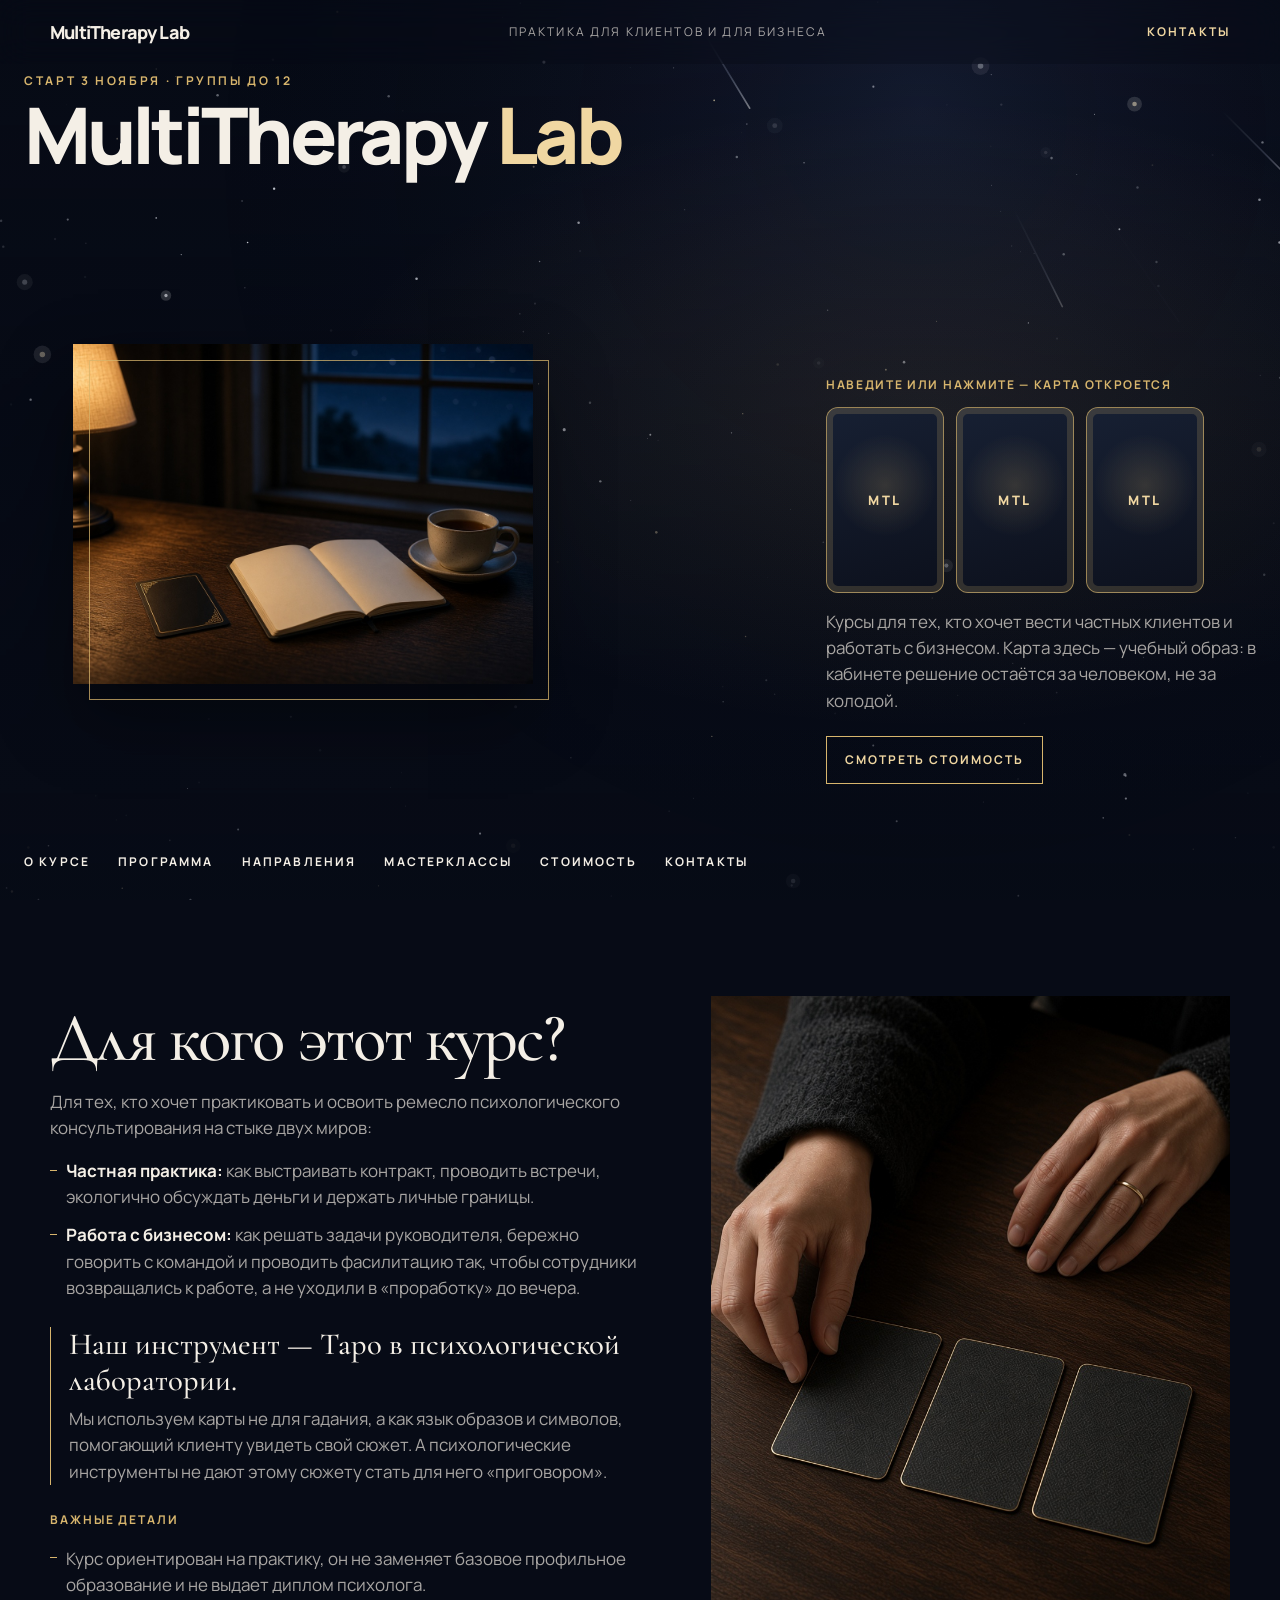
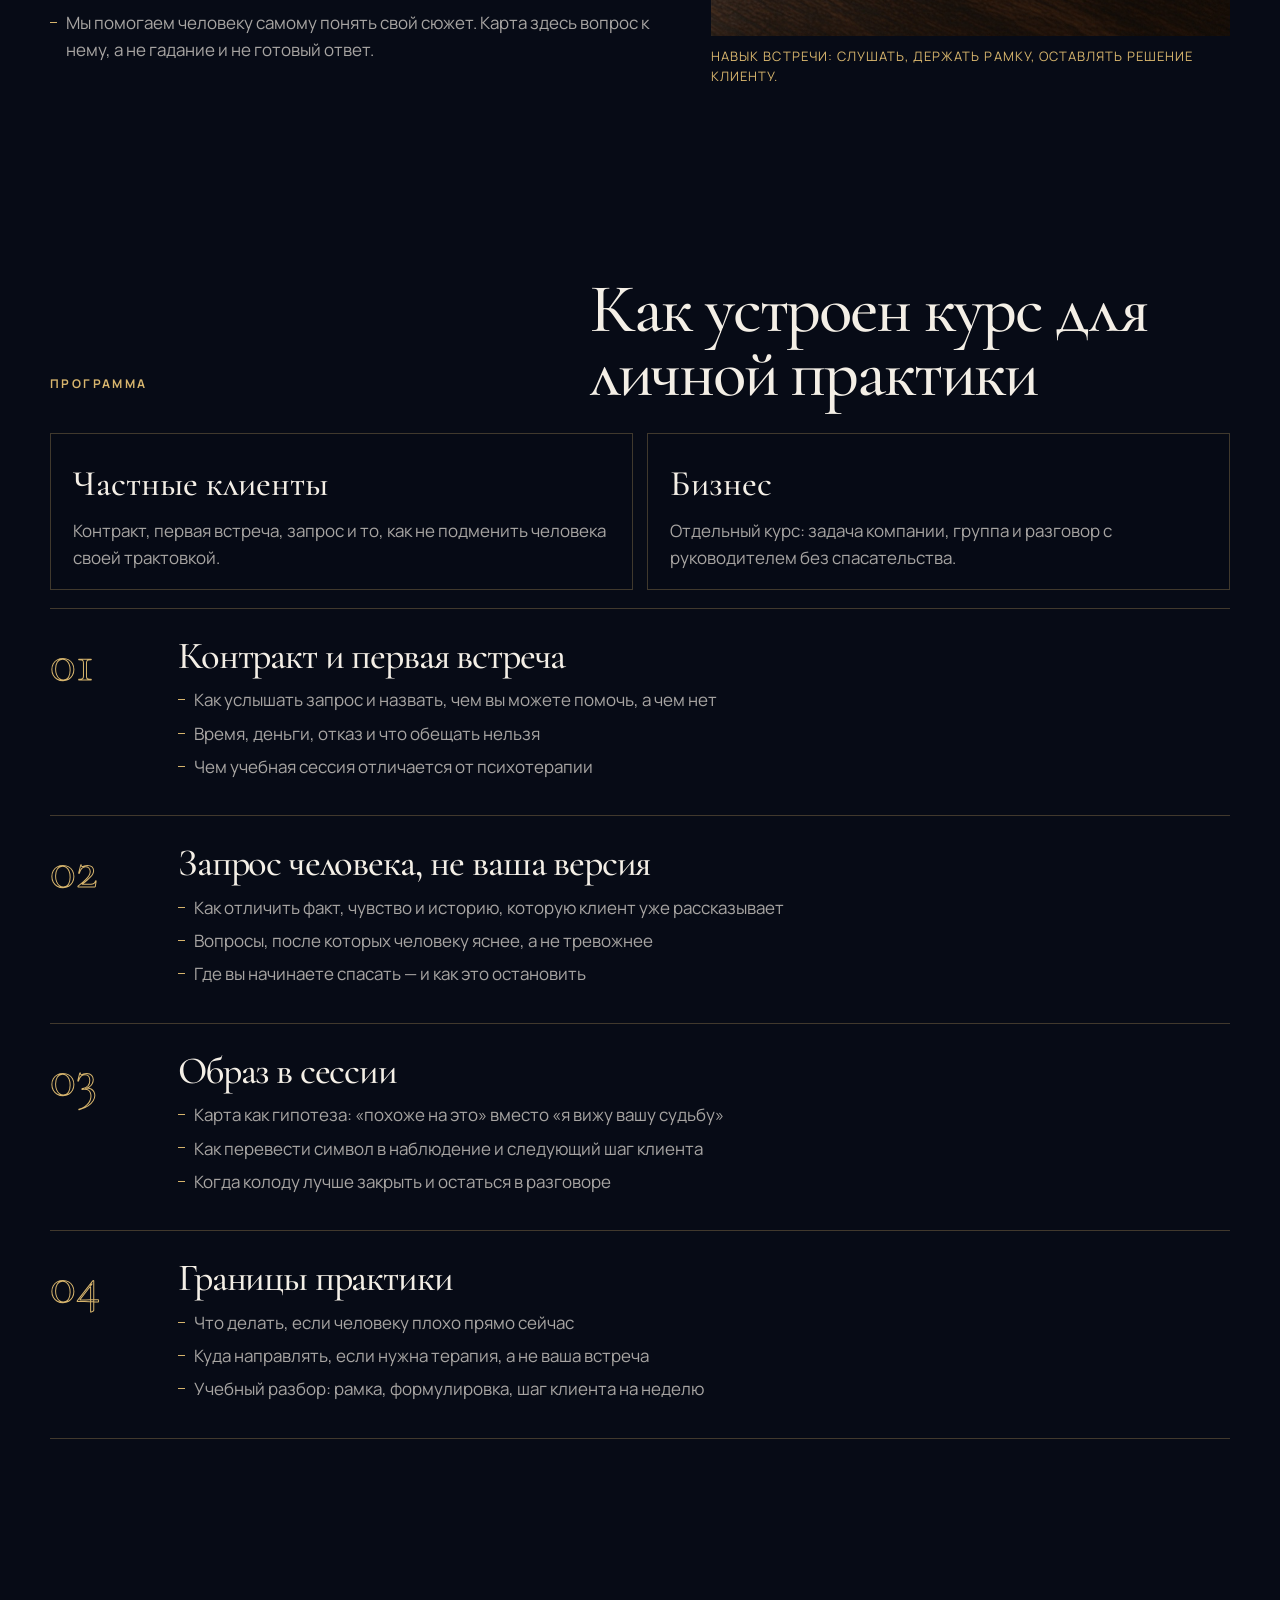
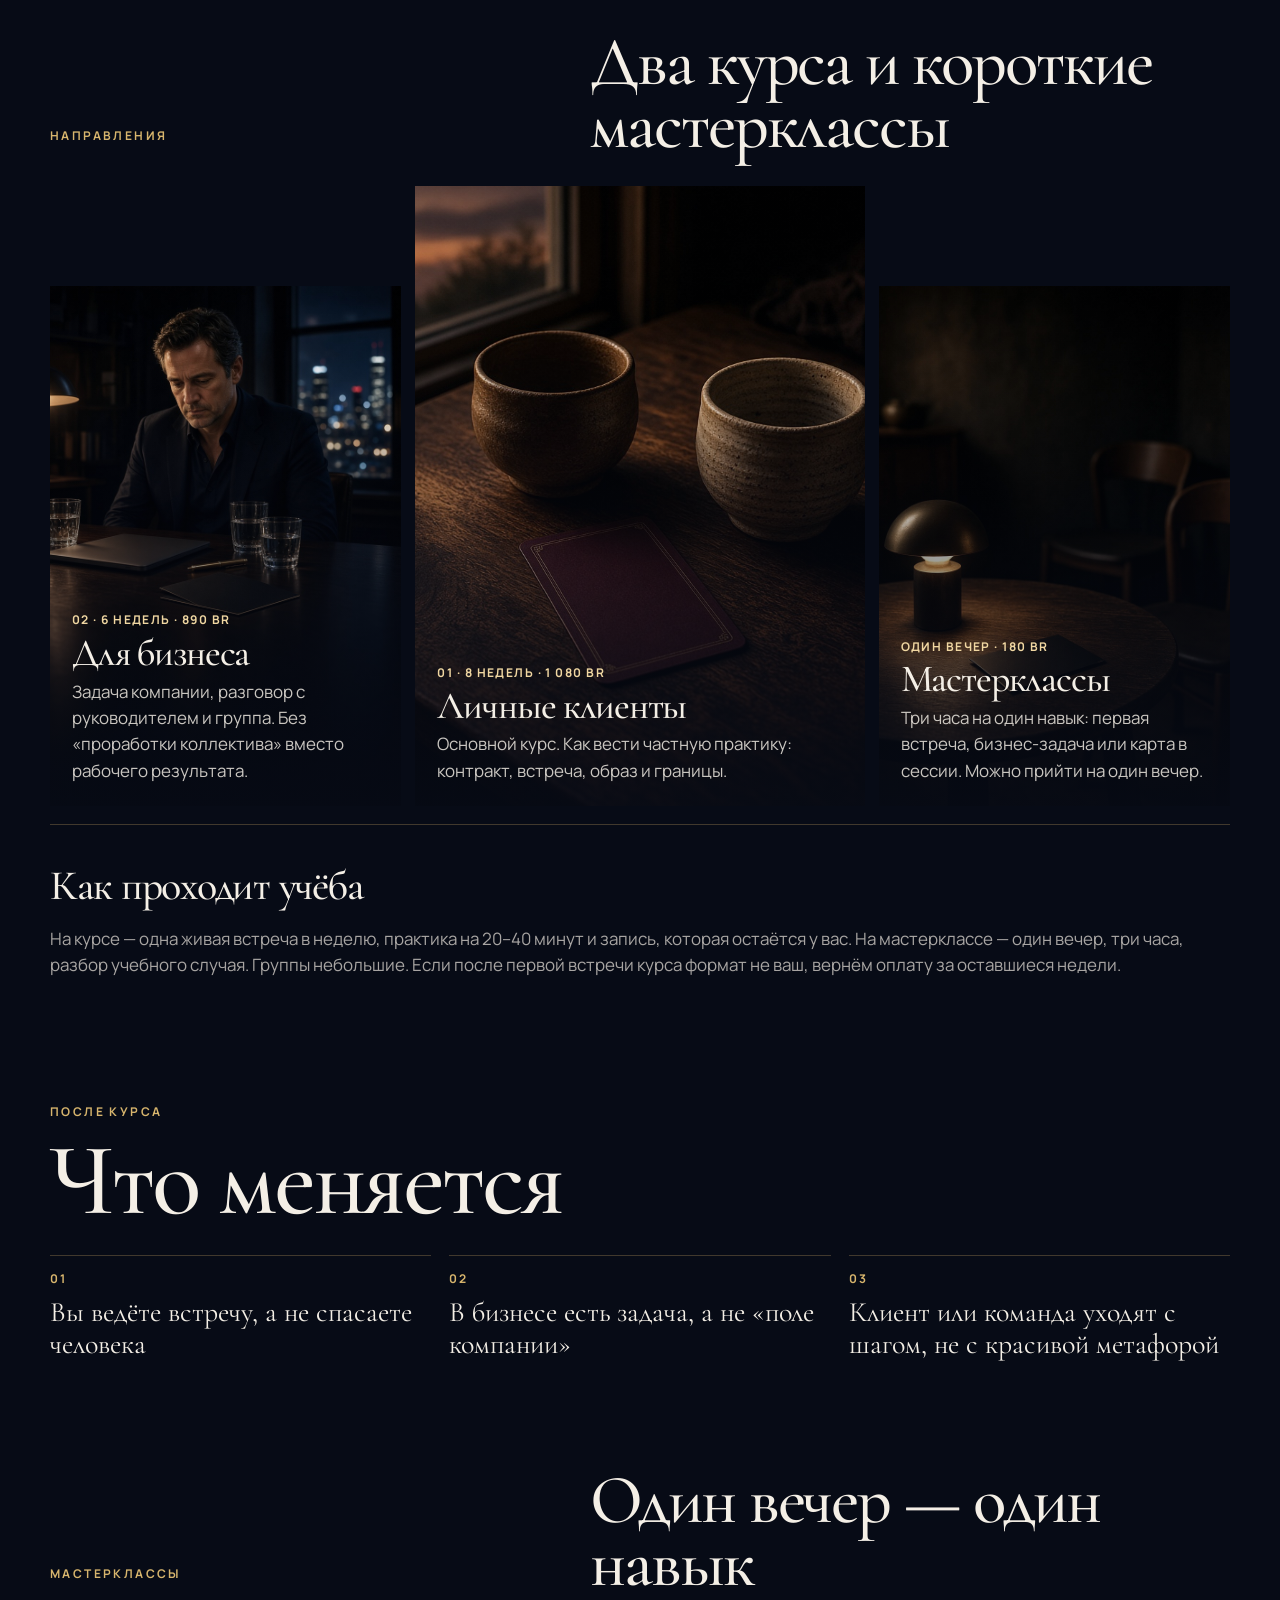
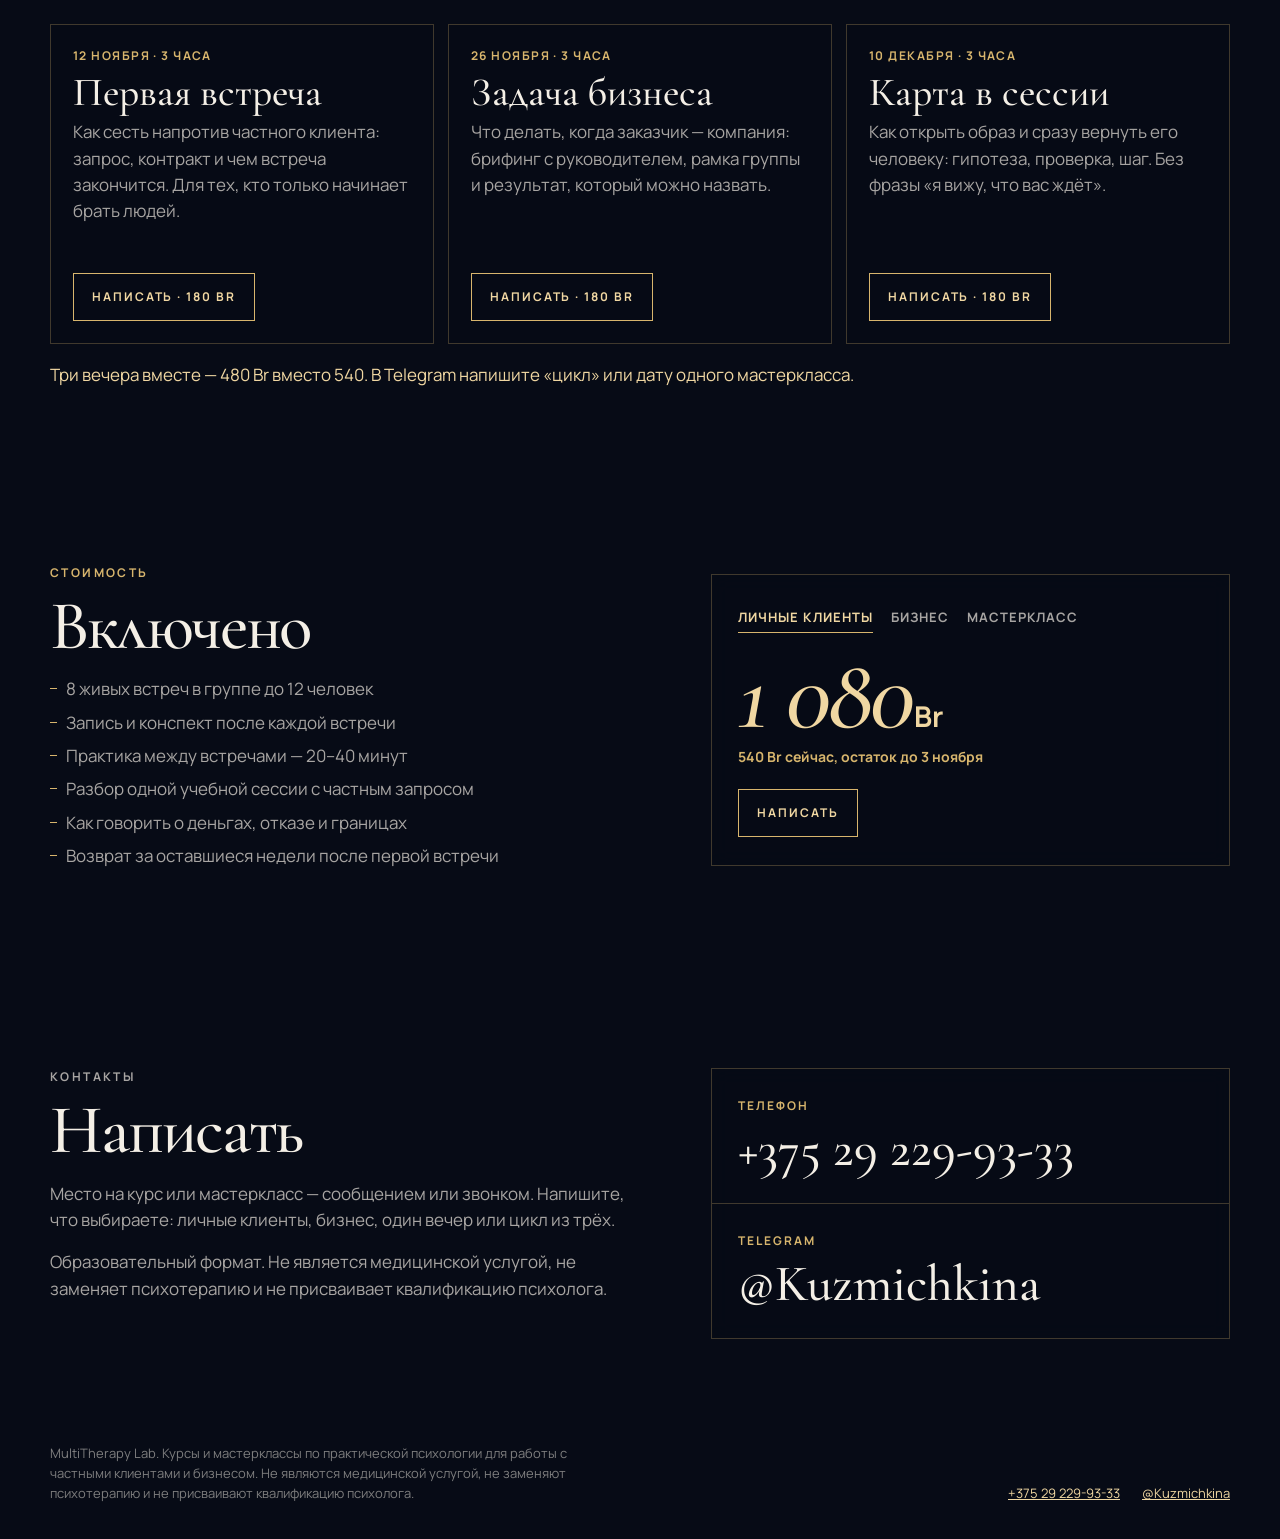
==== index.html @ 2d27ea1c "Add MultiTherapy Lab landing for practice courses and masterclasses. Present private-client and busi" ====
<!DOCTYPE html>
<html lang="ru">
<head>
  <meta charset="UTF-8">
  <meta name="viewport" content="width=device-width, initial-scale=1">
  <title>MultiTherapy Lab — практика для клиентов и бизнеса</title>
  <meta name="description" content="Курсы практической психологии для работы с частными клиентами и бизнесом. Мастерклассы на один вечер. Группы до 12 человек.">
  <meta name="theme-color" content="#070b16">
  <link rel="icon" href="favicon.svg" type="image/svg+xml">
  <link rel="preconnect" href="https://fonts.googleapis.com">
  <link rel="preconnect" href="https://fonts.gstatic.com" crossorigin>
  <link href="https://fonts.googleapis.com/css2?family=Cormorant+Garamond:ital,wght@0,500;0,600;1,500;1,600&family=Manrope:wght@400;500;600;700;800&display=swap" rel="stylesheet">
  <link rel="stylesheet" href="css/styles.css">
</head>
<body id="top">
  <canvas id="sky" aria-hidden="true"></canvas>
  <a class="skip" href="#main">К содержанию</a>
  <header class="site-header">
    <div class="topbar">
      <a class="logo" href="#top">MultiTherapy Lab</a>
      <p class="slogan">Практика для клиентов и для бизнеса</p>
      <a class="top-link" href="#contacts">Контакты</a>
      <button class="nav-toggle" type="button" aria-expanded="false" aria-controls="mobile-panel">Меню</button>
    </div>
  </header>
  <div class="mobile-panel" id="mobile-panel">
    <a href="#about">О курсе</a>
    <a href="#program">Программа</a>
    <a href="#tracks">Направления</a>
    <a href="#workshops">Мастерклассы</a>
    <a href="#price">Стоимость</a>
    <a href="#contacts">Контакты</a>
  </div>

  <main id="main">
    <section class="hero">
      <div class="hero-stage">
        <p class="hero-kicker">старт 3 ноября · группы до 12</p>
        <h1 class="brand-title">MultiTherapy <span>Lab</span></h1>
        <figure class="hero-photo">
          <img src="assets/hero.jpg" alt="Ночной стол: закрытая карта, блокнот и чашка у окна" width="1280" height="960">
        </figure>
        <div class="hero-copy">
          <p class="spread-hint">Наведите или нажмите — карта откроется</p>
          <div class="spread" role="group" aria-label="Пробный расклад из трёх карт">
            <button class="card" type="button" aria-pressed="false">
              <span class="card-inner">
                <span class="card-face card-back" aria-hidden="true"><span>MTL</span></span>
                <span class="card-face card-front card-moon">
                  <span class="card-index">XVIII</span>
                  <span class="card-name">Луна</span>
                  <span class="card-line">Что вы додумываете, когда фактов ещё нет</span>
                </span>
              </span>
            </button>
            <button class="card" type="button" aria-pressed="false">
              <span class="card-inner">
                <span class="card-face card-back" aria-hidden="true"><span>MTL</span></span>
                <span class="card-face card-front card-star">
                  <span class="card-index">XVII</span>
                  <span class="card-name">Звезда</span>
                  <span class="card-line">Где у вас остался тихий ресурс</span>
                </span>
              </span>
            </button>
            <button class="card" type="button" aria-pressed="false">
              <span class="card-inner">
                <span class="card-face card-back" aria-hidden="true"><span>MTL</span></span>
                <span class="card-face card-front card-cups">
                  <span class="card-index">II</span>
                  <span class="card-name">Две чаши</span>
                  <span class="card-line">Куда тянет ближе — и откуда хочется отойти</span>
                </span>
              </span>
            </button>
          </div>
          <p class="hero-lead">Курсы для тех, кто хочет вести частных клиентов и работать с бизнесом. Карта здесь — учебный образ: в кабинете решение остаётся за человеком, не за колодой.</p>
          <a class="btn" href="#price">Смотреть стоимость</a>
        </div>
        <nav class="nav" aria-label="Разделы">
          <a href="#about">О курсе</a>
          <a href="#program">Программа</a>
          <a href="#tracks">Направления</a>
          <a href="#workshops">Мастерклассы</a>
          <a href="#price">Стоимость</a>
          <a href="#contacts">Контакты</a>
        </nav>
      </div>
    </section>

    <section class="about" id="about">
      <div class="wrap about-grid">
        <div>
          <h2>Для кого этот курс?</h2>
          <p>Для тех, кто хочет практиковать и освоить ремесло психологического консультирования на стыке двух миров:</p>
          <ul class="about-points">
            <li><strong>Частная практика:</strong> как выстраивать контракт, проводить встречи, экологично обсуждать деньги и держать личные границы.</li>
            <li><strong>Работа с бизнесом:</strong> как решать задачи руководителя, бережно говорить с командой и проводить фасилитацию так, чтобы сотрудники возвращались к работе, а не уходили в «проработку» до вечера.</li>
          </ul>
          <p class="tool-note"><strong>Наш инструмент — Таро в психологической лаборатории.</strong> Мы используем карты не для гадания, а как язык образов и символов, помогающий клиенту увидеть свой сюжет. А психологические инструменты не дают этому сюжету стать для него «приговором».</p>
          <p class="details-label">Важные детали</p>
          <ul class="about-points">
            <li>Курс ориентирован на практику, он не заменяет базовое профильное образование и не выдает диплом психолога.</li>
            <li>Мы помогаем человеку самому понять свой сюжет. Карта здесь вопрос к нему, а не гадание и не готовый ответ.</li>
          </ul>
        </div>
        <figure>
          <img src="assets/hands.jpg" alt="Руки раскладывают три закрытые карты" width="900" height="1200">
          <figcaption>Навык встречи: слушать, держать рамку, оставлять решение клиенту.</figcaption>
        </figure>
      </div>
    </section>

    <section class="program" id="program">
      <div class="wrap">
        <div class="section-head">
          <p class="kicker">Программа</p>
          <h2>Как устроен курс для личной практики</h2>
        </div>
        <div class="pills">
          <article>
            <strong>Частные клиенты</strong>
            <p>Контракт, первая встреча, запрос и то, как не подменить человека своей трактовкой.</p>
          </article>
          <article>
            <strong>Бизнес</strong>
            <p>Отдельный курс: задача компании, группа и разговор с руководителем без спасательства.</p>
          </article>
        </div>
        <div class="modules">
          <article class="module">
            <p class="num">01</p>
            <div>
              <h3>Контракт и первая встреча</h3>
              <ul>
                <li>Как услышать запрос и назвать, чем вы можете помочь, а чем нет</li>
                <li>Время, деньги, отказ и что обещать нельзя</li>
                <li>Чем учебная сессия отличается от психотерапии</li>
              </ul>
            </div>
          </article>
          <article class="module">
            <p class="num">02</p>
            <div>
              <h3>Запрос человека, не ваша версия</h3>
              <ul>
                <li>Как отличить факт, чувство и историю, которую клиент уже рассказывает</li>
                <li>Вопросы, после которых человеку яснее, а не тревожнее</li>
                <li>Где вы начинаете спасать — и как это остановить</li>
              </ul>
            </div>
          </article>
          <article class="module">
            <p class="num">03</p>
            <div>
              <h3>Образ в сессии</h3>
              <ul>
                <li>Карта как гипотеза: «похоже на это» вместо «я вижу вашу судьбу»</li>
                <li>Как перевести символ в наблюдение и следующий шаг клиента</li>
                <li>Когда колоду лучше закрыть и остаться в разговоре</li>
              </ul>
            </div>
          </article>
          <article class="module">
            <p class="num">04</p>
            <div>
              <h3>Границы практики</h3>
              <ul>
                <li>Что делать, если человеку плохо прямо сейчас</li>
                <li>Куда направлять, если нужна терапия, а не ваша встреча</li>
                <li>Учебный разбор: рамка, формулировка, шаг клиента на неделю</li>
              </ul>
            </div>
          </article>
        </div>
      </div>
    </section>

    <section class="tracks" id="tracks">
      <div class="wrap">
        <div class="section-head">
          <p class="kicker">Направления</p>
          <h2>Два курса и короткие мастерклассы</h2>
        </div>
        <div class="track-grid">
          <a class="track" href="#price" data-course="business">
            <img src="assets/course-ethics.jpg" alt="Вечерний стол переговоров: закрытый ноутбук и карта" width="900" height="1200">
            <span>02 · 6 недель · 890 Br</span>
            <b>Для бизнеса</b>
            <p>Задача компании, разговор с руководителем и группа. Без «проработки коллектива» вместо рабочего результата.</p>
          </a>
          <a class="track track-main" href="#price" data-course="clients">
            <img src="assets/course-story.jpg" alt="Две чашки и карта на тёмном столе" width="1200" height="900">
            <span>01 · 8 недель · 1 080 Br</span>
            <b>Личные клиенты</b>
            <p>Основной курс. Как вести частную практику: контракт, встреча, образ и границы.</p>
          </a>
          <a class="track" href="#workshops">
            <img src="assets/course-language.jpg" alt="Вечерний стол мастеркласса: лампа, карта и пустые стулья" width="900" height="1200">
            <span>один вечер · 180 Br</span>
            <b>Мастерклассы</b>
            <p>Три часа на один навык: первая встреча, бизнес-задача или карта в сессии. Можно прийти на один вечер.</p>
          </a>
        </div>
        <article class="week">
          <div>
            <h3>Как проходит учёба</h3>
            <p>На курсе — одна живая встреча в неделю, практика на 20–40 минут и запись, которая остаётся у вас. На мастерклассе — один вечер, три часа, разбор учебного случая. Группы небольшие. Если после первой встречи курса формат не ваш, вернём оплату за оставшиеся недели.</p>
          </div>
        </article>
      </div>
    </section>

    <section class="shift">
      <div class="wrap">
        <p class="kicker">После курса</p>
        <h2>Что меняется</h2>
        <div class="shift-list">
          <article><span>01</span>Вы ведёте встречу, а не спасаете человека</article>
          <article><span>02</span>В бизнесе есть задача, а не «поле компании»</article>
          <article><span>03</span>Клиент или команда уходят с шагом, не с красивой метафорой</article>
        </div>
      </div>
    </section>

    <section class="workshops" id="workshops">
      <div class="wrap">
        <div class="section-head">
          <p class="kicker">Мастерклассы</p>
          <h2>Один вечер — один навык</h2>
        </div>
        <div class="workshop-list">
          <article class="workshop">
            <span>12 ноября · 3 часа</span>
            <h3>Первая встреча</h3>
            <p>Как сесть напротив частного клиента: запрос, контракт и чем встреча закончится. Для тех, кто только начинает брать людей.</p>
            <a class="btn" href="#contacts">Написать · 180 Br</a>
          </article>
          <article class="workshop">
            <span>26 ноября · 3 часа</span>
            <h3>Задача бизнеса</h3>
            <p>Что делать, когда заказчик — компания: брифинг с руководителем, рамка группы и результат, который можно назвать.</p>
            <a class="btn" href="#contacts">Написать · 180 Br</a>
          </article>
          <article class="workshop">
            <span>10 декабря · 3 часа</span>
            <h3>Карта в сессии</h3>
            <p>Как открыть образ и сразу вернуть его человеку: гипотеза, проверка, шаг. Без фразы «я вижу, что вас ждёт».</p>
            <a class="btn" href="#contacts">Написать · 180 Br</a>
          </article>
        </div>
        <p class="series-note">Три вечера вместе — 480 Br вместо 540. В Telegram напишите «цикл» или дату одного мастеркласса.</p>
      </div>
    </section>

    <section class="price-section" id="price">
      <div class="wrap price-layout">
        <div>
          <p class="kicker">Стоимость</p>
          <h2>Включено</h2>
          <ul class="included" id="included">
            <li>8 живых встреч в группе до 12 человек</li>
            <li>Запись и конспект после каждой встречи</li>
            <li>Практика между встречами — 20–40 минут</li>
            <li>Разбор одной учебной сессии с частным запросом</li>
            <li>Как говорить о деньгах, отказе и границах</li>
            <li>Возврат за оставшиеся недели после первой встречи</li>
          </ul>
        </div>
        <div class="price-card">
          <div class="offer-switch" role="tablist" aria-label="Курс">
            <button type="button" class="is-on" data-offer="clients">Личные клиенты</button>
            <button type="button" data-offer="business">Бизнес</button>
            <button type="button" data-offer="workshop">Мастеркласс</button>
          </div>
          <p class="price"><span id="price-value">1&nbsp;080</span><span class="byn">Br</span></p>
          <p class="half" id="price-half">540 Br сейчас, остаток до 3 ноября</p>
          <div class="price-actions">
            <a class="btn" id="join" href="#contacts">Написать</a>
          </div>
        </div>
      </div>
    </section>

    <section class="enroll" id="contacts">
      <div class="wrap enroll-grid">
        <div>
          <p class="kicker">Контакты</p>
          <h2>Написать</h2>
          <p>Место на курс или мастеркласс — сообщением или звонком. Напишите, что выбираете: личные клиенты, бизнес, один вечер или цикл из трёх.</p>
          <p class="quiet">Образовательный формат. Не является медицинской услугой, не заменяет психотерапию и не присваивает квалификацию психолога.</p>
        </div>
        <div class="contact-card">
          <a class="contact-line" href="tel:+375292299333">
            <span>Телефон</span>
            <strong>+375 29 229-93-33</strong>
          </a>
          <a class="contact-line" href="https://t.me/Kuzmichkina" target="_blank" rel="noopener noreferrer">
            <span>Telegram</span>
            <strong>@Kuzmichkina</strong>
          </a>
        </div>
      </div>
    </section>
  </main>

  <footer class="site-footer">
    <div class="wrap footer-inner">
      <p>MultiTherapy Lab. Курсы и мастерклассы по практической психологии для работы с частными клиентами и бизнесом. Не являются медицинской услугой, не заменяют психотерапию и не присваивают квалификацию психолога.</p>
      <p class="footer-contacts"><a href="tel:+375292299333">+375 29 229-93-33</a><a href="https://t.me/Kuzmichkina" target="_blank" rel="noopener noreferrer">@Kuzmichkina</a></p>
    </div>
  </footer>
  <script src="js/sky.js"></script>
  <script src="js/main.js"></script>
</body>
</html>
---- css/styles.css ----
:root {
  --bg: #070b16;
  --ink: #f4efe6;
  --muted: rgba(244, 239, 230, 0.68);
  --gold: #d7b56d;
  --gold-2: #f0d7a2;
  --line: rgba(215, 181, 109, 0.28);
  --serif: "Cormorant Garamond", "Times New Roman", serif;
  --sans: "Manrope", "Segoe UI", sans-serif;
  --header: 64px;
}

*,
*::before,
*::after {
  box-sizing: border-box;
}

html {
  scroll-behavior: smooth;
  scroll-padding-top: calc(var(--header) + 12px);
}

body {
  margin: 0;
  background: var(--bg);
  color: var(--ink);
  font-family: var(--sans);
  font-size: 17px;
  line-height: 1.55;
  overflow-x: clip;
}

body.nav-open {
  overflow: hidden;
}

#sky {
  position: fixed;
  inset: 0;
  z-index: 0;
  width: 100%;
  height: 100%;
  pointer-events: none;
}

.site-header,
.mobile-panel,
main,
.site-footer {
  position: relative;
  z-index: 1;
}

img {
  max-width: 100%;
  display: block;
}

[hidden] {
  display: none !important;
}

a {
  color: inherit;
}

button,
input,
select,
textarea {
  font: inherit;
  color: inherit;
}

p,
h1,
h2,
h3,
blockquote {
  margin: 0;
}

.skip {
  position: absolute;
  left: 12px;
  top: 8px;
  transform: translateY(-160%);
  background: var(--gold);
  color: #1a140c;
  padding: 8px 12px;
  z-index: 40;
}

.skip:focus {
  transform: none;
}

.wrap {
  width: min(1180px, calc(100% - 48px));
  margin-inline: auto;
}

.site-header {
  position: sticky;
  top: 0;
  z-index: 30;
  background: rgba(7, 11, 22, 0.35);
  backdrop-filter: blur(16px);
}

.site-header.scrolled {
  background: rgba(7, 11, 22, 0.78);
}

.topbar {
  height: var(--header);
  width: min(1180px, calc(100% - 48px));
  margin-inline: auto;
  display: grid;
  grid-template-columns: auto 1fr auto;
  align-items: center;
  gap: 16px;
  font-size: 12px;
  letter-spacing: 0.18em;
  text-transform: uppercase;
}

.logo {
  color: var(--ink);
  font-size: 18px;
  font-weight: 800;
  letter-spacing: -0.045em;
  line-height: 1;
  text-decoration: none;
  text-transform: none;
}

.slogan {
  text-align: center;
  color: var(--muted);
}

.top-link {
  text-decoration: none;
  color: var(--gold-2);
  font-weight: 700;
}

.nav-toggle {
  display: none;
  height: 40px;
  padding: 0 14px;
  border: 1px solid var(--line);
  background: transparent;
  color: var(--ink);
  letter-spacing: 0.12em;
  text-transform: uppercase;
  font-size: 12px;
  font-weight: 700;
  cursor: pointer;
}

.mobile-panel {
  display: none;
}

.hero {
  min-height: calc(100svh - var(--header));
  padding: 8px 0 28px;
  color: var(--ink);
  background:
    radial-gradient(ellipse at 72% 42%, rgba(215, 181, 109, 0.09), transparent 46%),
    linear-gradient(180deg, rgba(7, 11, 22, 0.05), rgba(7, 11, 22, 0.62));
}

.hero-stage {
  position: relative;
  width: min(1240px, calc(100% - 48px));
  min-height: calc(100svh - var(--header) - 36px);
  margin-inline: auto;
}

.hero-kicker {
  margin-bottom: 8px;
  color: var(--gold);
  font-size: 12px;
  font-weight: 700;
  letter-spacing: 0.22em;
  text-transform: uppercase;
}

.hero h1,
.wordmark,
h2,
.module h3,
.week h3,
.track b,
.price,
.success h3 {
  font-family: var(--serif);
  font-weight: 500;
  letter-spacing: -0.03em;
}

.hero h1 {
  font-size: clamp(84px, 13.2vw, 188px);
  line-height: 0.86;
  font-weight: 500;
  padding-top: 0.06em;
}

.hero .brand-title {
  max-width: 12em;
  padding-top: 0;
  font-family: var(--sans);
  font-size: clamp(46px, 6.1vw, 86px);
  font-weight: 800;
  letter-spacing: -0.055em;
  line-height: 0.92;
}

.hero .brand-title span {
  color: var(--gold-2);
}

.hero-photo {
  position: absolute;
  z-index: 2;
  left: 4%;
  top: 34%;
  width: min(460px, 40vw);
  margin: 0;
}

.hero-photo img {
  width: 100%;
  height: min(340px, 38vh);
  object-fit: cover;
  box-shadow: 0 30px 70px rgba(0, 0, 0, 0.45);
}

.hero-photo::after {
  content: "";
  position: absolute;
  inset: 16px -16px -16px 16px;
  border: 1px solid rgba(215, 181, 109, 0.75);
  pointer-events: none;
}

.hero-copy {
  position: absolute;
  z-index: 3;
  right: 0;
  top: 38%;
  width: min(430px, 38vw);
}

.spread-hint {
  margin-bottom: 12px;
  color: var(--gold);
  font-size: 12px;
  font-weight: 700;
  letter-spacing: 0.14em;
  text-transform: uppercase;
}

.spread {
  display: flex;
  gap: 12px;
  margin-bottom: 16px;
}

.card {
  width: 118px;
  height: 186px;
  padding: 0;
  border: 0;
  background: transparent;
  perspective: 900px;
  cursor: pointer;
}

.card-inner {
  position: relative;
  display: block;
  width: 100%;
  height: 100%;
  transform-style: preserve-3d;
  transition: transform 0.7s cubic-bezier(0.2, 0.7, 0.2, 1);
}

.card.is-open .card-inner,
.card:focus-visible .card-inner {
  transform: rotateY(180deg);
}

@media (hover: hover) and (pointer: fine) {
  .card:hover .card-inner {
    transform: rotateY(180deg);
  }
}

.card-face {
  position: absolute;
  inset: 0;
  display: flex;
  flex-direction: column;
  justify-content: flex-end;
  padding: 14px 12px;
  border-radius: 12px;
  backface-visibility: hidden;
  overflow: hidden;
}

.card-back {
  align-items: center;
  justify-content: center;
  background:
    radial-gradient(circle at 50% 42%, rgba(215, 181, 109, 0.18), transparent 42%),
    linear-gradient(160deg, #172033, #0c101c);
  border: 1px solid rgba(215, 181, 109, 0.7);
  box-shadow: inset 0 0 0 6px rgba(215, 181, 109, 0.18);
}

.card-back span {
  color: var(--gold-2);
  font-size: 13px;
  font-weight: 800;
  letter-spacing: 0.22em;
}

.card-front {
  transform: rotateY(180deg);
  border: 1px solid rgba(244, 239, 230, 0.28);
}

.card-moon,
.card-star,
.card-cups {
  background-color: #10141f;
  background-repeat: no-repeat;
  background-position: center;
  background-size: cover;
}

.card-moon {
  background-image:
    linear-gradient(180deg, rgba(8, 12, 22, 0.08) 34%, rgba(8, 12, 22, 0.92) 100%),
    url("../assets/card-moon.jpg");
}

.card-star {
  background-image:
    linear-gradient(180deg, rgba(8, 12, 22, 0.05) 34%, rgba(8, 12, 22, 0.92) 100%),
    url("../assets/card-star.jpg");
}

.card-cups {
  background-image:
    linear-gradient(180deg, rgba(8, 12, 22, 0.05) 34%, rgba(8, 12, 22, 0.92) 100%),
    url("../assets/card-cups.jpg");
}

.card-index,
.card-name,
.card-line {
  text-shadow: 0 1px 10px rgba(0, 0, 0, 0.7);
}

.card-index {
  color: var(--gold);
  font-size: 11px;
  font-weight: 700;
  letter-spacing: 0.16em;
}

.card-name {
  margin-top: 4px;
  font-family: var(--serif);
  font-size: 32px;
  line-height: 0.9;
}

.card-line {
  margin-top: 8px;
  color: rgba(244, 239, 230, 0.78);
  font-size: 12px;
  line-height: 1.35;
  letter-spacing: 0;
  text-transform: none;
}

.wordmark {
  font-size: clamp(72px, 7vw, 104px);
  font-style: italic;
  line-height: 0.85;
}

.hero-lead {
  margin: 14px 0 22px;
  color: var(--muted);
}

.nav {
  position: absolute;
  left: 0;
  bottom: 0;
  z-index: 3;
  display: flex;
  gap: 28px;
  font-size: 12px;
  font-weight: 700;
  letter-spacing: 0.18em;
  text-transform: uppercase;
}

.nav a {
  text-decoration: none;
}

.nav a:hover {
  color: var(--gold-2);
}

.kicker {
  margin-bottom: 12px;
  color: var(--gold);
  font-size: 12px;
  font-weight: 700;
  letter-spacing: 0.2em;
  text-transform: uppercase;
}

.about,
.program,
.tracks,
.price-section,
.enroll,
.shift,
.contact-band {
  color: var(--ink);
}

.about,
.program,
.tracks,
.price-section,
.enroll {
  padding: 96px 0;
}

h2 {
  font-size: clamp(46px, 5.4vw, 78px);
  line-height: 0.92;
  margin-bottom: 18px;
}

.about-grid,
.enroll-grid,
.price-layout {
  display: grid;
  grid-template-columns: minmax(0, 1.05fr) minmax(0, 0.9fr);
  gap: 56px;
  align-items: center;
}

.about p,
.module li,
.included li,
.pills p,
.track p,
.week p,
.enroll p,
.quiet,
.form-note {
  color: var(--muted);
}

.about p + p,
.enroll .quiet {
  margin-top: 16px;
}

.about-points {
  margin: 16px 0 0;
  padding: 0;
  list-style: none;
}

.about-points li {
  position: relative;
  margin: 12px 0;
  padding-left: 16px;
  color: var(--muted);
}

.about-points li::before {
  content: "";
  position: absolute;
  left: 0;
  top: 0.7em;
  width: 7px;
  height: 1px;
  background: var(--gold);
}

.about-points strong {
  color: var(--ink);
  font-weight: 700;
}

.about .tool-note {
  margin-top: 26px;
  padding-left: 18px;
  border-left: 1px solid var(--gold);
  color: var(--muted);
}

.about .tool-note strong {
  display: block;
  margin-bottom: 8px;
  font-family: var(--serif);
  font-size: clamp(26px, 2.4vw, 34px);
  font-weight: 500;
  line-height: 1.15;
  color: var(--ink);
}

.about .details-label {
  margin: 26px 0 0;
  color: var(--gold);
  font-size: 12px;
  font-weight: 700;
  letter-spacing: 0.16em;
  text-transform: uppercase;
}

blockquote {
  margin-top: 22px;
  padding-left: 18px;
  border-left: 1px solid var(--gold);
  font-family: var(--serif);
  font-style: italic;
  font-size: clamp(28px, 3vw, 38px);
  line-height: 1.15;
  color: var(--ink);
}

.about figure {
  margin: 0;
}

.about img {
  width: 100%;
  height: min(640px, 72vh);
  object-fit: cover;
}

.about figcaption {
  margin-top: 10px;
  color: var(--gold);
  font-size: 13px;
  letter-spacing: 0.08em;
  text-transform: uppercase;
}

.section-head {
  display: flex;
  justify-content: space-between;
  gap: 32px;
  align-items: end;
  margin-bottom: 28px;
}

.section-head h2 {
  margin: 0;
  max-width: 640px;
}

.pills {
  display: grid;
  grid-template-columns: 1fr 1fr;
  gap: 14px;
  margin-bottom: 10px;
}

.pills article {
  padding: 22px 22px 18px;
  border: 1px solid var(--line);
  background: rgba(7, 11, 22, 0.35);
}

.pills strong {
  display: block;
  margin-bottom: 6px;
  font-family: var(--serif);
  font-size: 36px;
  font-weight: 500;
}

.modules {
  margin-top: 18px;
}

.module {
  display: grid;
  grid-template-columns: 110px 1fr;
  gap: 18px;
  padding: 28px 0;
  border-top: 1px solid var(--line);
}

.module:last-child {
  border-bottom: 1px solid var(--line);
}

.num {
  margin-top: 4px;
  font-family: var(--serif);
  font-size: 54px;
  line-height: 0.8;
  color: transparent;
  -webkit-text-stroke: 1px var(--gold);
}

.module h3 {
  font-size: clamp(30px, 3vw, 42px);
  line-height: 1;
  margin-bottom: 12px;
}

.module ul,
.included {
  margin: 0;
  padding: 0;
  list-style: none;
}

.module li,
.included li {
  position: relative;
  margin: 7px 0;
  padding-left: 16px;
}

.module li::before,
.included li::before {
  content: "";
  position: absolute;
  left: 0;
  top: 0.7em;
  width: 7px;
  height: 1px;
  background: var(--gold);
}

.track-grid {
  display: grid;
  grid-template-columns: 0.9fr 1.15fr 0.9fr;
  gap: 14px;
  align-items: end;
}

.track {
  position: relative;
  display: flex;
  flex-direction: column;
  justify-content: flex-end;
  min-height: 520px;
  overflow: hidden;
  padding: 22px;
  text-decoration: none;
  color: var(--ink);
}

.track-main {
  min-height: 620px;
}

.track img {
  position: absolute;
  inset: 0;
  width: 100%;
  height: 100%;
  object-fit: cover;
  transition: transform 0.6s ease;
}

.track::after {
  content: "";
  position: absolute;
  inset: 0;
  background: linear-gradient(180deg, rgba(7, 11, 22, 0.05) 20%, rgba(7, 11, 22, 0.88));
}

.track:hover img {
  transform: scale(1.05);
}

.track span,
.track b,
.track p {
  position: relative;
  z-index: 1;
  margin: 0;
}

.track span {
  color: var(--gold-2);
  font-size: 12px;
  font-weight: 700;
  letter-spacing: 0.12em;
  text-transform: uppercase;
}

.track b {
  margin-top: 6px;
  font-size: clamp(36px, 3vw, 52px);
  line-height: 0.9;
}

.track p {
  margin-top: 8px;
  color: rgba(244, 239, 230, 0.82);
}

.track-main {
  outline: 1px solid var(--gold);
  outline-offset: -1px;
}

.week {
  margin-top: 18px;
  padding: 28px 0 0;
  border-top: 1px solid var(--line);
}

.week h3 {
  font-size: 42px;
  margin-bottom: 8px;
}

.workshops {
  padding: 20px 0 80px;
}

.workshop-list {
  display: grid;
  grid-template-columns: repeat(3, minmax(0, 1fr));
  gap: 14px;
}

.workshop {
  display: flex;
  flex-direction: column;
  gap: 8px;
  min-height: 320px;
  padding: 22px;
  border: 1px solid var(--line);
  background: rgba(7, 11, 22, 0.35);
}

.workshop span {
  color: var(--gold);
  font-size: 12px;
  font-weight: 700;
  letter-spacing: 0.12em;
  text-transform: uppercase;
}

.workshop h3 {
  font-family: var(--serif);
  font-size: 40px;
  font-weight: 500;
  line-height: 0.95;
}

.workshop p {
  color: var(--muted);
}

.workshop .btn {
  margin-top: auto;
  align-self: flex-start;
}

.series-note {
  margin-top: 18px;
  color: var(--gold-2);
}

.shift {
  padding: 28px 0 88px;
}

.shift h2 {
  font-size: clamp(56px, 8vw, 112px);
  max-width: 900px;
}

.shift-list {
  display: grid;
  grid-template-columns: repeat(3, minmax(0, 1fr));
  gap: 18px;
  margin-top: 28px;
}

.shift-list article {
  padding-top: 16px;
  border-top: 1px solid var(--line);
  font-family: var(--serif);
  font-size: 28px;
  line-height: 1.15;
}

.shift-list span {
  display: block;
  margin-bottom: 10px;
  color: var(--gold);
  font-family: var(--sans);
  font-size: 12px;
  font-weight: 700;
  letter-spacing: 0.16em;
}

.price-card,
form,
.success {
  border: 1px solid var(--line);
  background: rgba(7, 11, 22, 0.55);
  backdrop-filter: blur(10px);
  padding: 28px 26px;
}

.offer-switch {
  display: flex;
  flex-wrap: wrap;
  gap: 8px 18px;
}

.offer-switch button {
  border: 0;
  border-bottom: 1px solid transparent;
  background: transparent;
  padding: 4px 0;
  color: var(--muted);
  cursor: pointer;
  font-size: 13px;
  font-weight: 700;
  letter-spacing: 0.08em;
  text-transform: uppercase;
}

.offer-switch button.is-on {
  color: var(--gold-2);
  border-bottom-color: var(--gold);
}

.price {
  margin-top: 18px;
  color: var(--gold-2);
  font-size: clamp(72px, 8vw, 112px);
  line-height: 0.85;
  font-style: italic;
}

.byn {
  margin-left: 0.08em;
  font-family: var(--sans);
  font-size: 0.28em;
  font-style: normal;
  font-weight: 700;
  letter-spacing: 0;
}

.half {
  margin-top: 8px;
  color: var(--gold);
  font-size: 14px;
  font-weight: 700;
}

.price-actions {
  display: flex;
  flex-wrap: wrap;
  gap: 10px;
  margin-top: 22px;
}

.btn {
  display: inline-flex;
  align-items: center;
  justify-content: center;
  min-height: 48px;
  padding: 0 18px;
  border: 1px solid var(--gold);
  background: transparent;
  color: var(--gold-2);
  text-decoration: none;
  font-size: 12px;
  font-weight: 700;
  letter-spacing: 0.16em;
  text-transform: uppercase;
  cursor: pointer;
}

.btn:hover {
  background: var(--gold);
  color: #1a140c;
}

.btn-line:hover {
  background: transparent;
  color: white;
}

.enroll-grid {
  align-items: start;
}

form,
.success {
  display: grid;
  gap: 14px;
}

.row {
  display: grid;
  grid-template-columns: 1fr 1fr;
  gap: 16px;
}

label {
  display: grid;
  gap: 6px;
  color: var(--muted);
  font-size: 11px;
  font-weight: 700;
  letter-spacing: 0.14em;
  text-transform: uppercase;
}

input,
select,
textarea {
  width: 100%;
  border: 0;
  border-bottom: 1px solid var(--line);
  background: transparent;
  border-radius: 0;
  padding: 10px 0;
  color: var(--ink);
  font-size: 16px;
  font-weight: 500;
  letter-spacing: 0;
  text-transform: none;
}

textarea {
  min-height: 110px;
  resize: vertical;
}

::placeholder {
  color: rgba(244, 239, 230, 0.38);
}

select option {
  color: #1a140c;
}

input:focus,
select:focus,
textarea:focus,
button:focus-visible,
a:focus-visible {
  outline: 2px solid var(--gold);
  outline-offset: 3px;
}

.error {
  display: none;
  color: #e7a0a0;
  letter-spacing: 0;
  text-transform: none;
  font-weight: 600;
}

label.invalid .error {
  display: block;
}

.hp {
  position: absolute;
  width: 1px;
  height: 1px;
  overflow: hidden;
  opacity: 0;
  pointer-events: none;
}

.success {
  display: none;
}

.success.show {
  display: grid;
}

form.hidden {
  display: none;
}

.success h3 {
  font-size: 42px;
}

.contact-band {
  padding: 20px 0 72px;
}

.contact-inner {
  display: flex;
  justify-content: space-between;
  gap: 28px;
  align-items: end;
  padding-top: 28px;
  border-top: 1px solid var(--line);
}

.contact-band h2 {
  margin-bottom: 8px;
}

.contact-band p {
  max-width: 460px;
  color: var(--muted);
}

.contact-band .btn {
  flex: none;
}

.site-footer {
  padding: 8px 0 36px;
}

.footer-inner {
  display: flex;
  justify-content: space-between;
  gap: 24px;
  align-items: end;
}

.site-footer p {
  max-width: 520px;
  color: rgba(244, 239, 230, 0.5);
  font-size: 13px;
}

.site-footer a {
  color: var(--gold-2);
}

.footer-contacts {
  display: flex;
  flex-wrap: wrap;
  gap: 8px 22px;
  max-width: none;
}

.contact-card {
  border: 1px solid var(--line);
  background: rgba(7, 11, 22, 0.55);
  backdrop-filter: blur(10px);
}

.contact-line {
  display: grid;
  gap: 8px;
  padding: 28px 26px;
  color: inherit;
  text-decoration: none;
}

.contact-line + .contact-line {
  border-top: 1px solid var(--line);
}

.contact-line span {
  color: var(--gold);
  font-size: 12px;
  font-weight: 700;
  letter-spacing: 0.16em;
  text-transform: uppercase;
}

.contact-line strong {
  font-family: var(--serif);
  font-size: clamp(36px, 4vw, 56px);
  font-weight: 500;
  line-height: 1;
}

.contact-line:hover strong {
  color: var(--gold-2);
}

@media (max-width: 980px) {
  .slogan {
    display: none;
  }

  .topbar {
    grid-template-columns: 1fr auto auto;
  }

  .nav-toggle {
    display: inline-flex;
    align-items: center;
  }

  .hero .nav,
  .nav {
    display: none;
  }

  .mobile-panel {
    display: none;
    position: fixed;
    inset: var(--header) 0 0 0;
    z-index: 25;
    background: rgba(7, 11, 22, 0.96);
    padding: 28px 22px;
    flex-direction: column;
    gap: 6px;
  }

  .mobile-panel.open {
    display: flex;
  }

  .mobile-panel a {
    font-family: var(--serif);
    font-size: 42px;
    line-height: 1.1;
    text-decoration: none;
  }

  .hero-stage {
    min-height: 0;
  }

  .hero-photo {
    position: relative;
    width: 100%;
    margin-top: 22px;
  }

  .hero-copy {
    position: static;
    width: auto;
    margin-top: 28px;
  }

  .spread {
    gap: 8px;
  }

  .card {
    width: calc((100% - 16px) / 3);
    height: 168px;
  }

  .card-name {
    font-size: 26px;
  }

  .card-line {
    font-size: 11px;
  }

  .hero-photo img {
    height: 240px;
  }

  .hero-photo::after {
    inset: 8px;
  }

  .about-grid,
  .enroll-grid,
  .price-layout,
  .pills,
  .track-grid,
  .workshop-list,
  .shift-list,
  .row,
  .footer-inner,
  .contact-inner,
  .section-head {
    grid-template-columns: 1fr;
    display: grid;
  }

  .track,
  .track-main {
    min-height: 420px;
  }

  .about img {
    height: 420px;
  }
}

@media (max-width: 640px) {
  .wrap,
  .topbar,
  .hero-stage {
    width: min(100% - 28px, 1180px);
  }

  .hero .brand-title {
    font-size: 42px;
  }

  .wordmark {
    font-size: 64px;
  }

  .module {
    grid-template-columns: 1fr;
    gap: 6px;
  }

  .num {
    font-size: 40px;
  }

  .price-card,
  form,
  .success {
    padding: 20px 16px;
  }
}

@media (prefers-reduced-motion: reduce) {
  html {
    scroll-behavior: auto;
  }

  .track img {
    transition: none;
  }
}
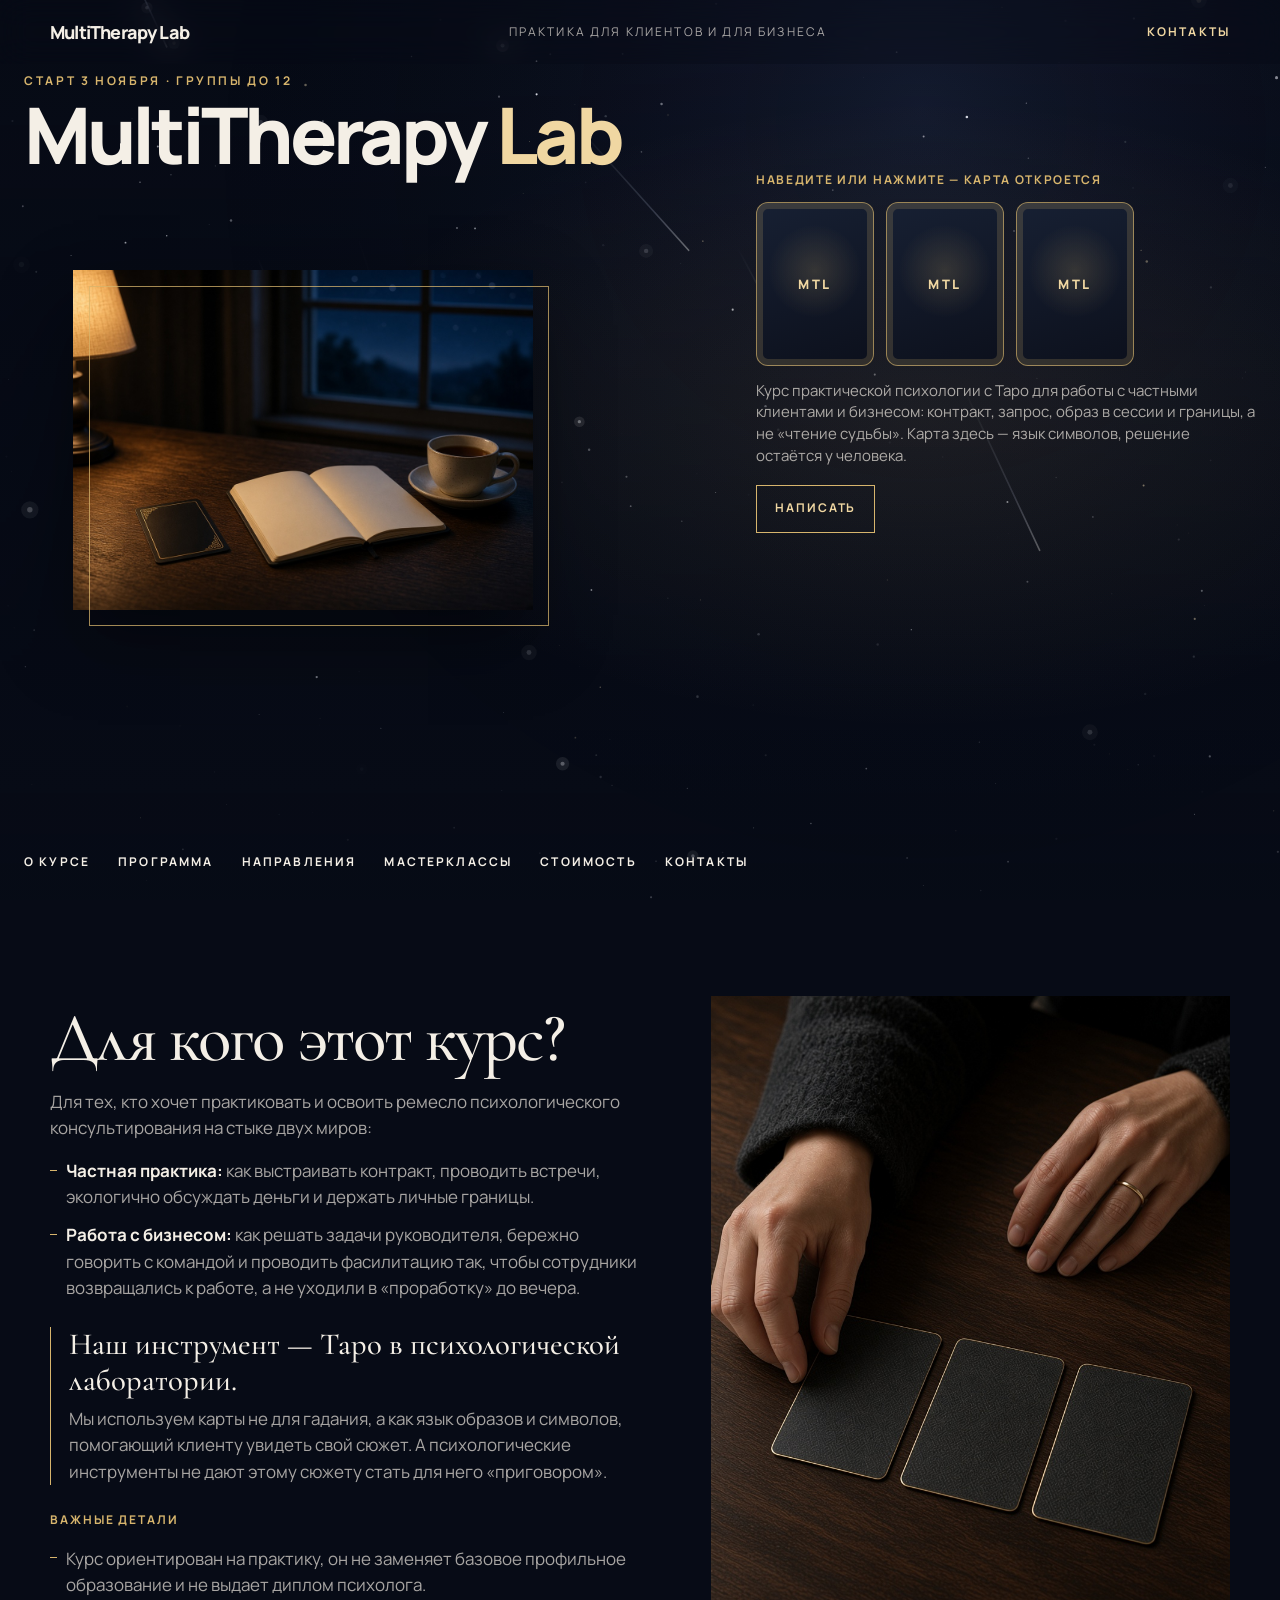
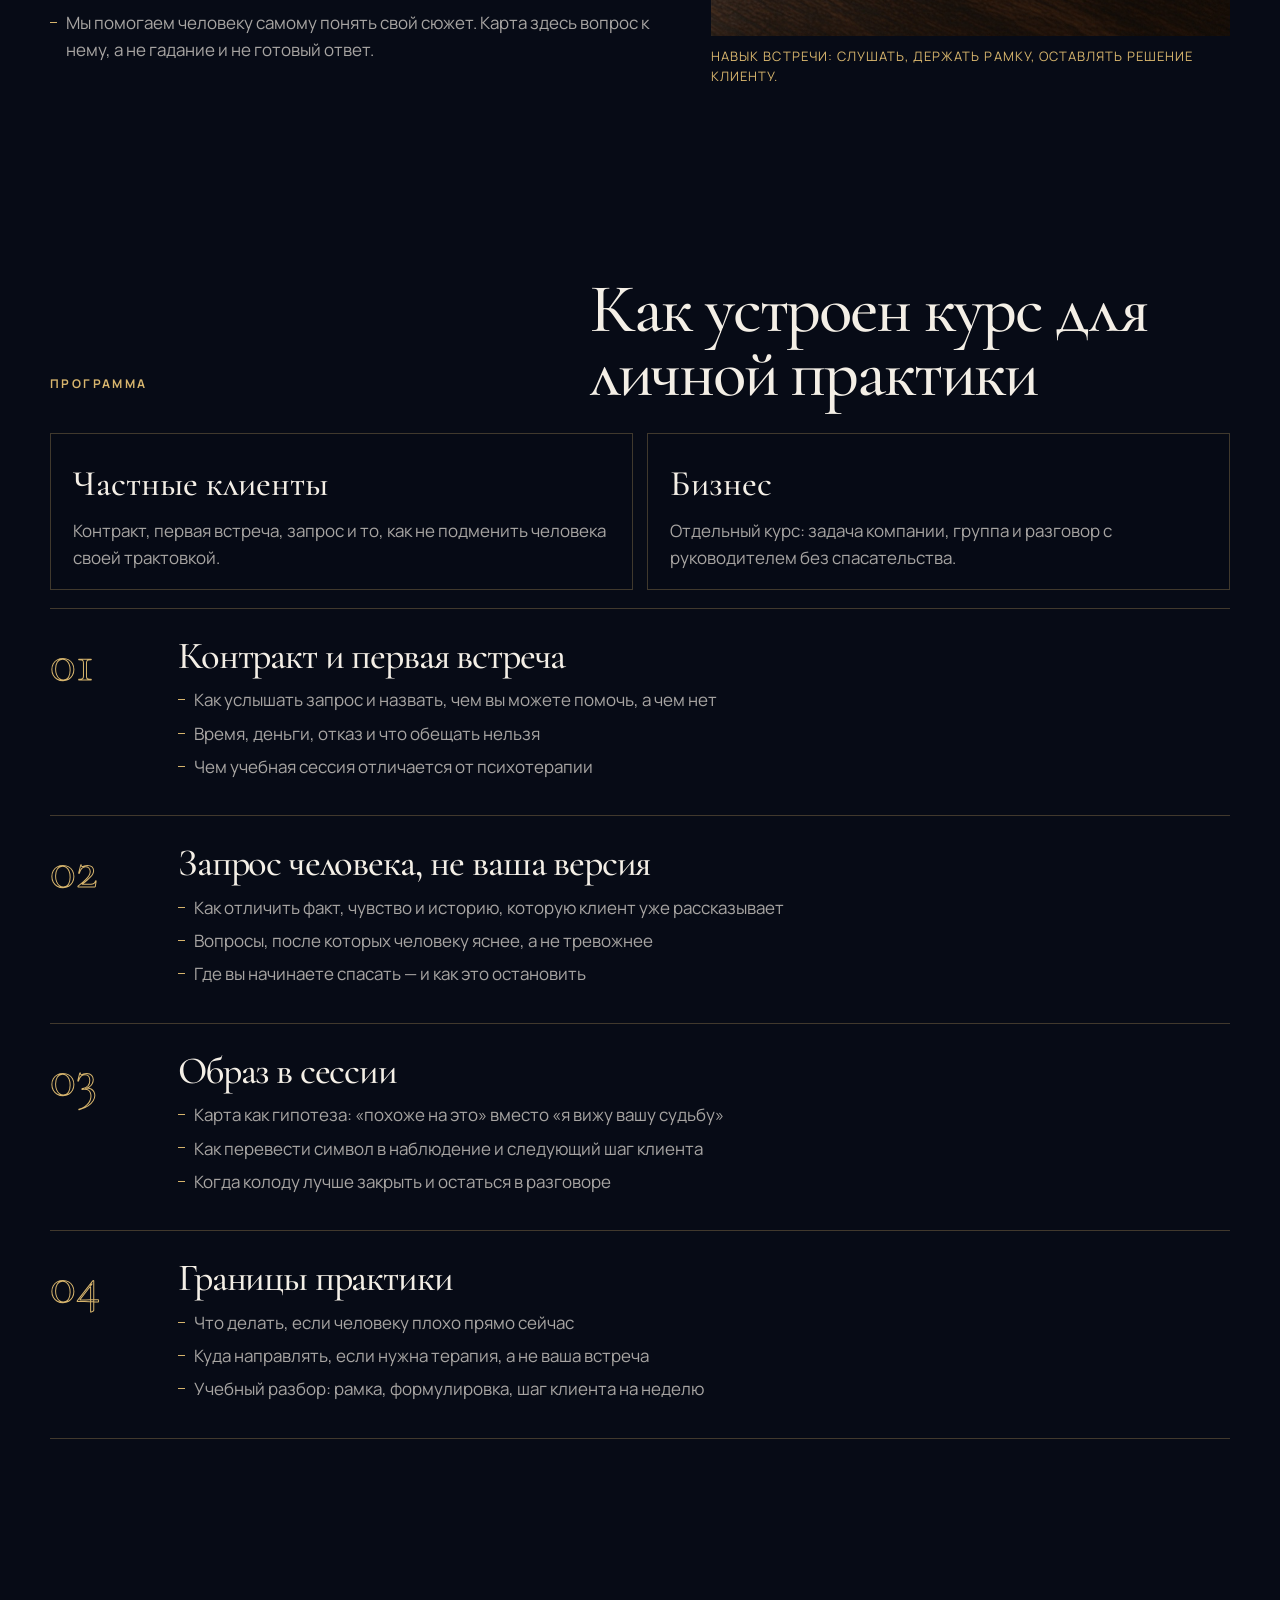
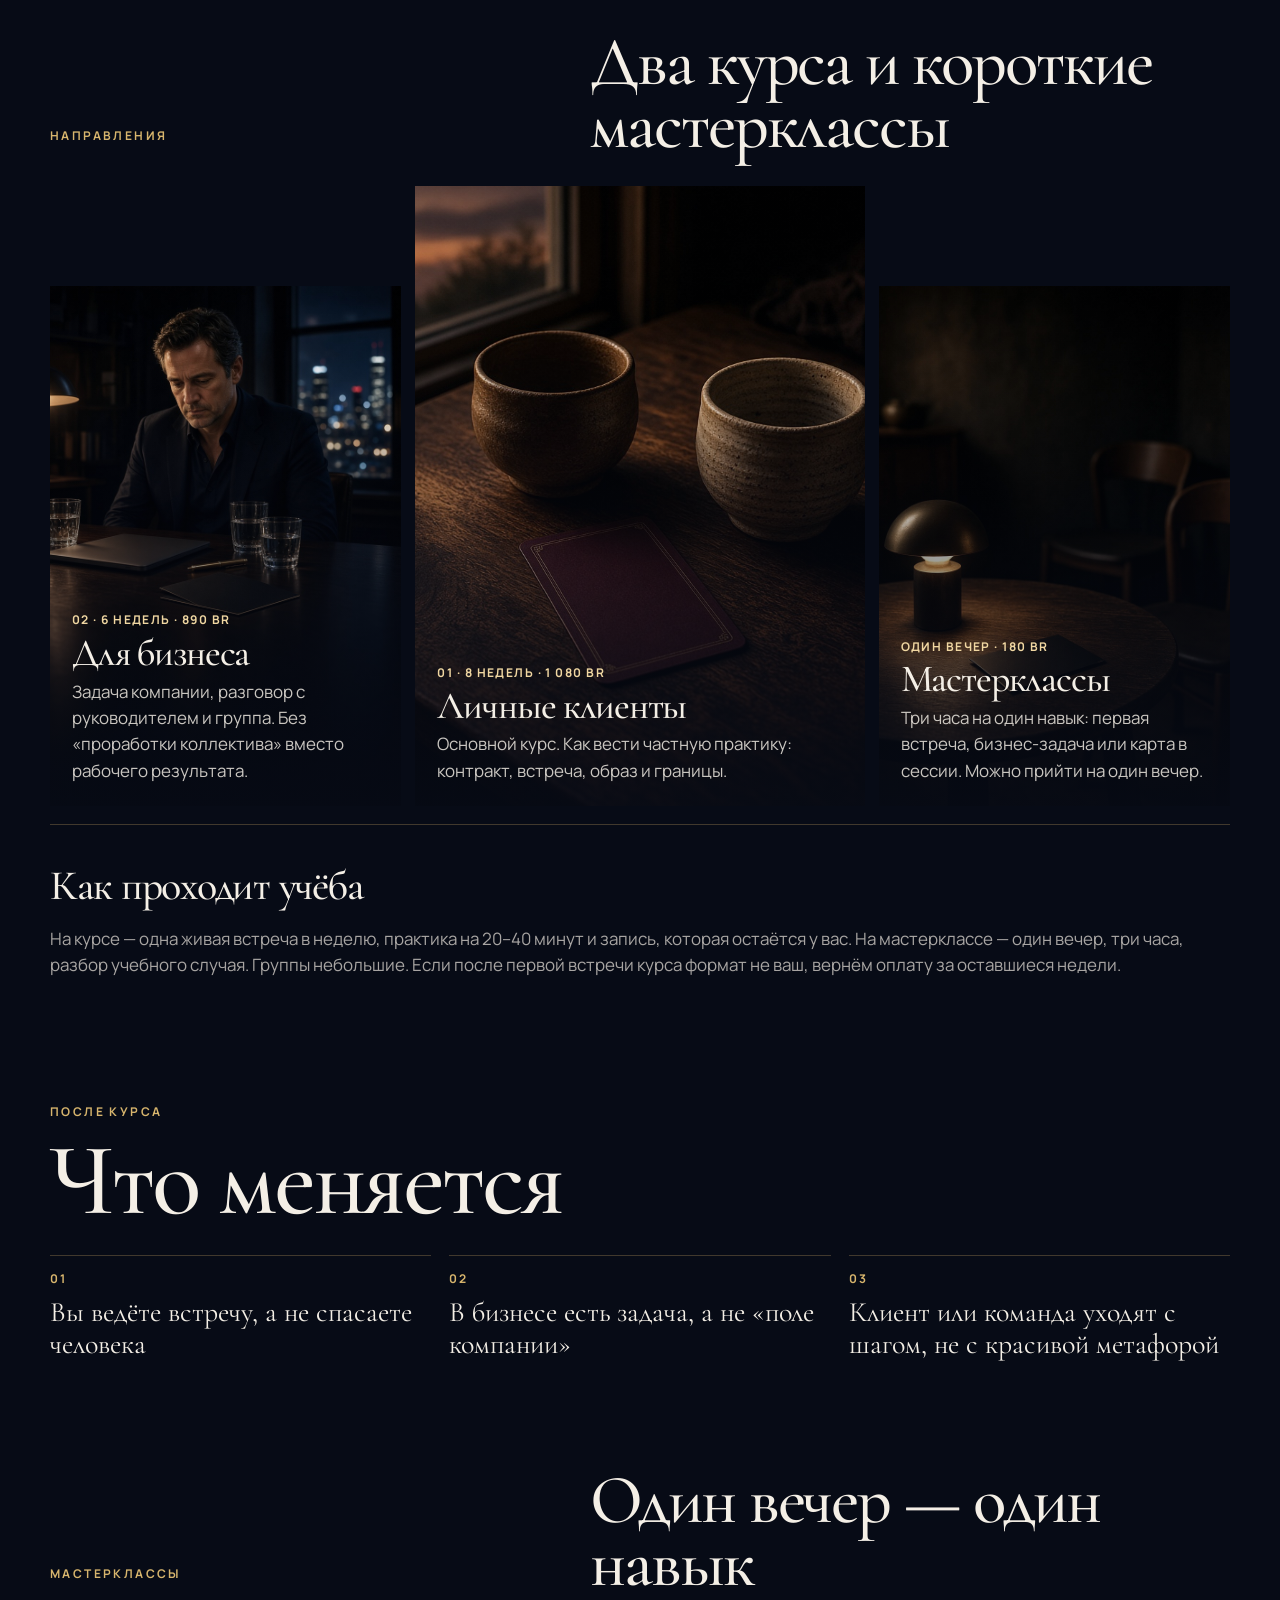
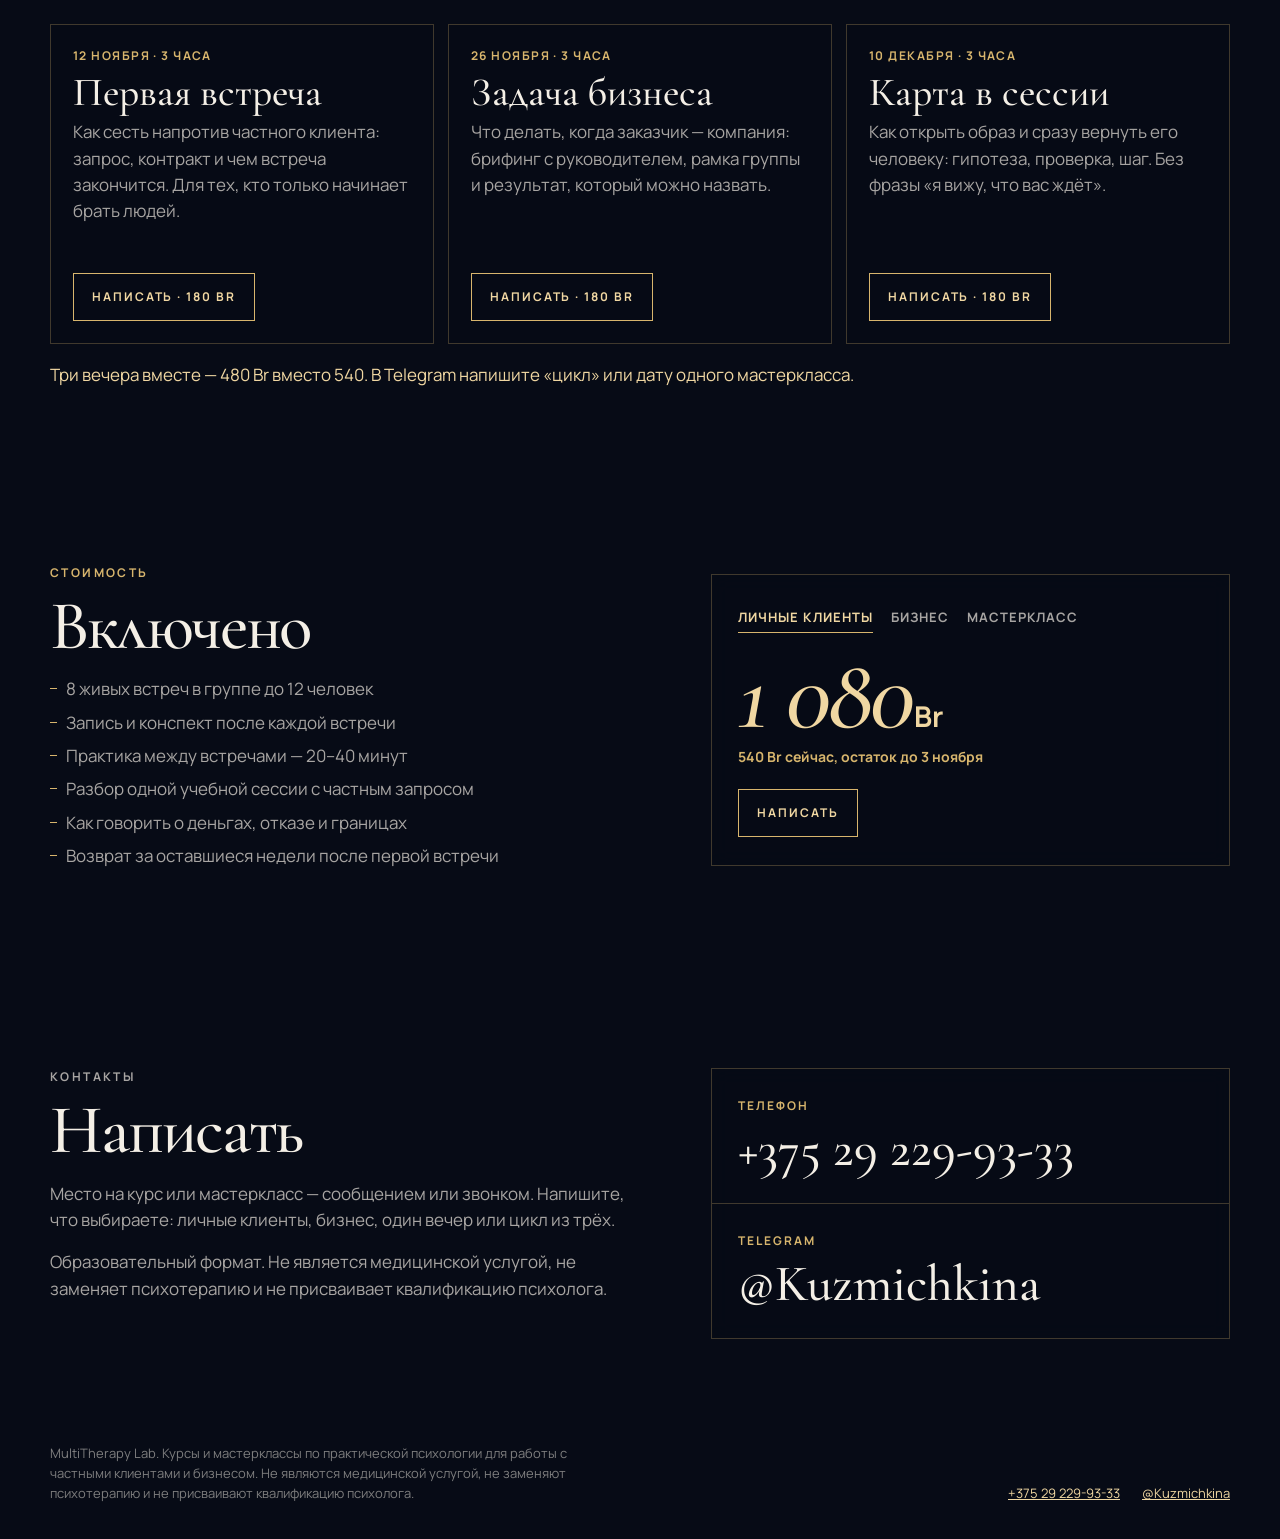
==== commit 2db4dbfe: "Refine hero layout: unified copy, cards-first stack, lower photo Co-authored-by: Cursor <cursoragent" ====
--- a/index.html
+++ b/index.html
@@ -37,9 +37,6 @@
       <div class="hero-stage">
         <p class="hero-kicker">старт 3 ноября · группы до 12</p>
         <h1 class="brand-title">MultiTherapy <span>Lab</span></h1>
-        <figure class="hero-photo">
-          <img src="assets/hero.jpg" alt="Ночной стол: закрытая карта, блокнот и чашка у окна" width="1280" height="960">
-        </figure>
         <div class="hero-copy">
           <p class="spread-hint">Наведите или нажмите — карта откроется</p>
           <div class="spread" role="group" aria-label="Пробный расклад из трёх карт">
@@ -74,9 +71,12 @@
               </span>
             </button>
           </div>
-          <p class="hero-lead">Курсы для тех, кто хочет вести частных клиентов и работать с бизнесом. Карта здесь — учебный образ: в кабинете решение остаётся за человеком, не за колодой.</p>
-          <a class="btn" href="#price">Смотреть стоимость</a>
-        </div>
+          <p class="hero-intro">Курс практической психологии с Таро для работы с частными клиентами и бизнесом: контракт, запрос, образ в сессии и границы, а не «чтение судьбы». Карта здесь — язык символов, решение остаётся у человека.</p>
+          <a class="btn" href="#contacts">Написать</a>
+        </div>
+        <figure class="hero-photo">
+          <img src="assets/hero.jpg" alt="Ночной стол: закрытая карта, блокнот и чашка у окна" width="1280" height="960">
+        </figure>
         <nav class="nav" aria-label="Разделы">
           <a href="#about">О курсе</a>
           <a href="#program">Программа</a>
--- a/css/styles.css
+++ b/css/styles.css
@@ -228,7 +228,7 @@
   position: absolute;
   z-index: 2;
   left: 4%;
-  top: 34%;
+  top: clamp(168px, 22vh, 240px);
   width: min(460px, 40vw);
   margin: 0;
 }
@@ -252,8 +252,15 @@
   position: absolute;
   z-index: 3;
   right: 0;
-  top: 38%;
-  width: min(430px, 38vw);
+  top: clamp(88px, 11vh, 120px);
+  width: min(500px, 44vw);
+}
+
+.hero-intro {
+  margin: 0 0 14px;
+  color: var(--muted);
+  font-size: 15px;
+  line-height: 1.45;
 }
 
 .spread-hint {
@@ -268,12 +275,12 @@
 .spread {
   display: flex;
   gap: 12px;
-  margin-bottom: 16px;
+  margin-bottom: 14px;
 }
 
 .card {
   width: 118px;
-  height: 186px;
+  height: 164px;
   padding: 0;
   border: 0;
   background: transparent;
@@ -397,9 +404,8 @@
   line-height: 0.85;
 }
 
-.hero-lead {
-  margin: 14px 0 22px;
-  color: var(--muted);
+.hero-copy .btn {
+  margin-top: 4px;
 }
 
 .nav {
@@ -1152,15 +1158,17 @@
     min-height: 0;
   }
 
+  .hero-copy {
+    position: static;
+    top: auto;
+    width: auto;
+    margin-top: 18px;
+  }
+
   .hero-photo {
     position: relative;
+    top: auto;
     width: 100%;
-    margin-top: 22px;
-  }
-
-  .hero-copy {
-    position: static;
-    width: auto;
     margin-top: 28px;
   }
 
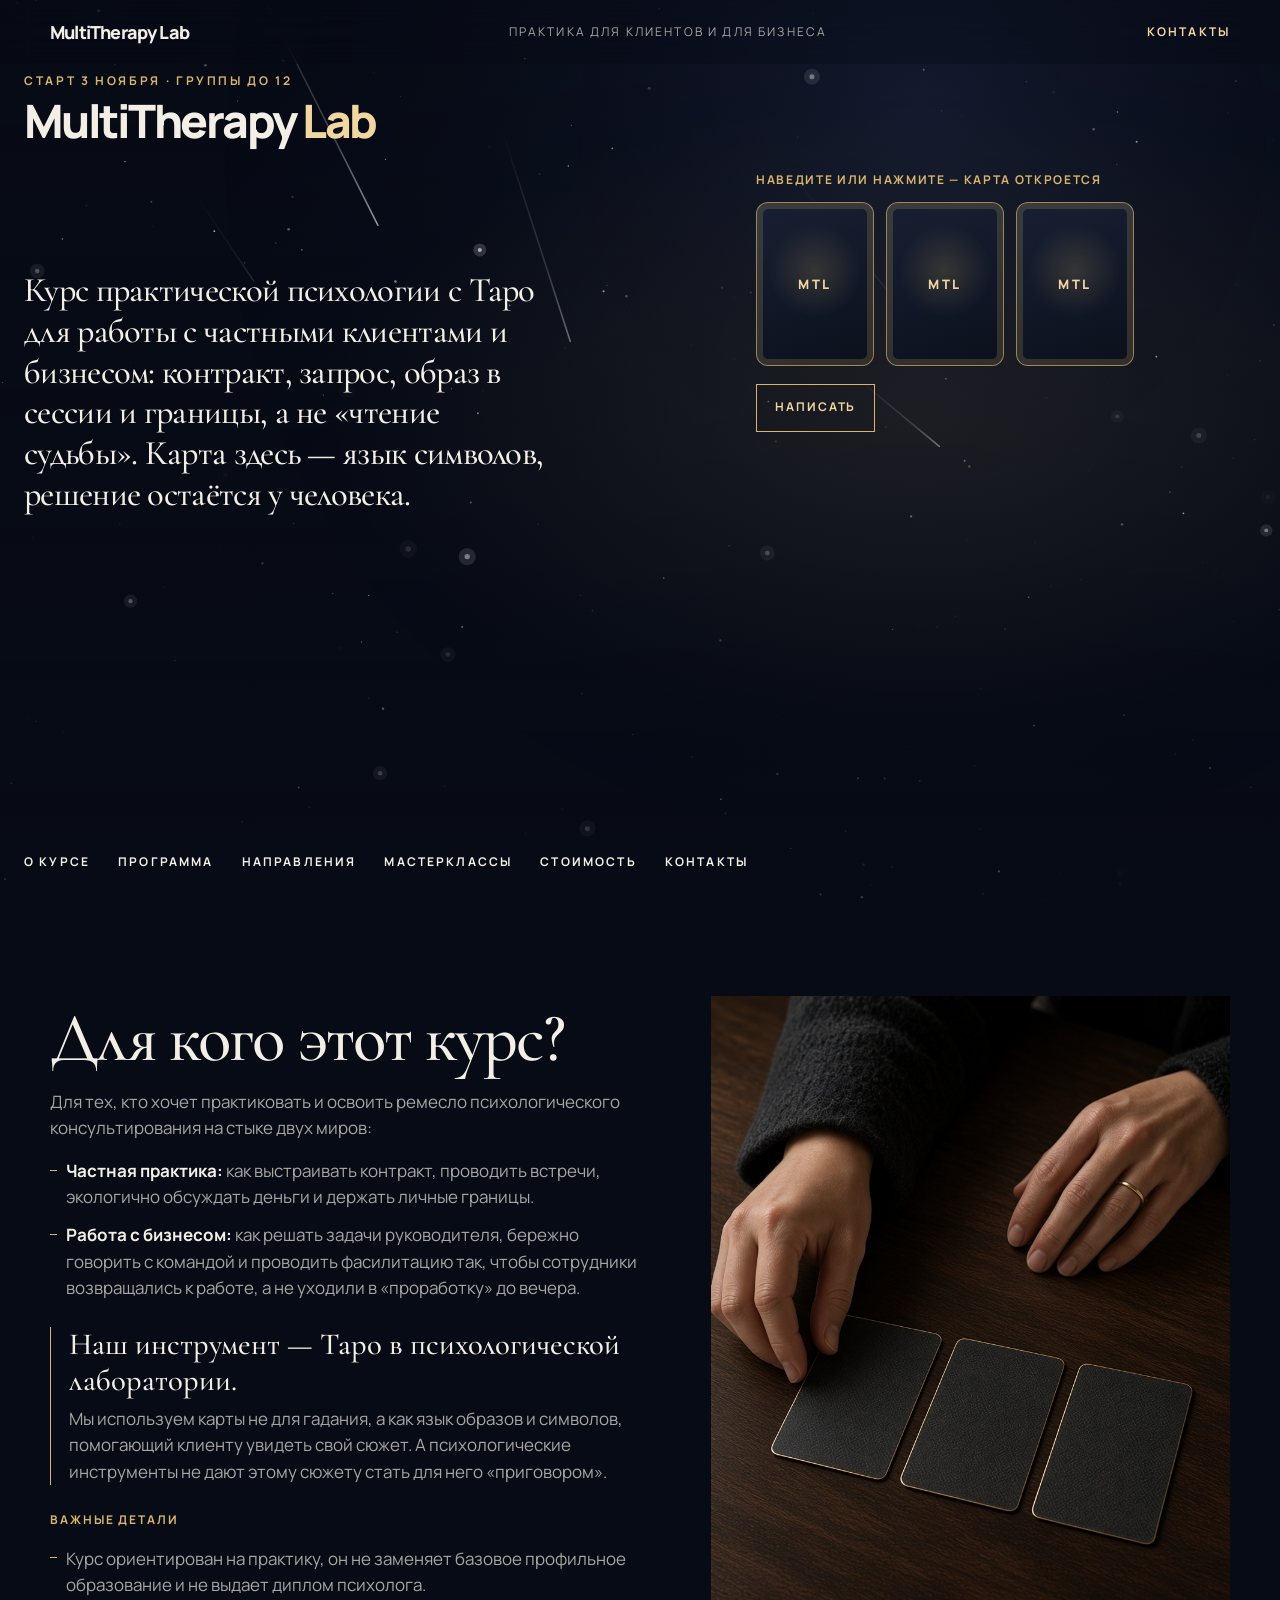
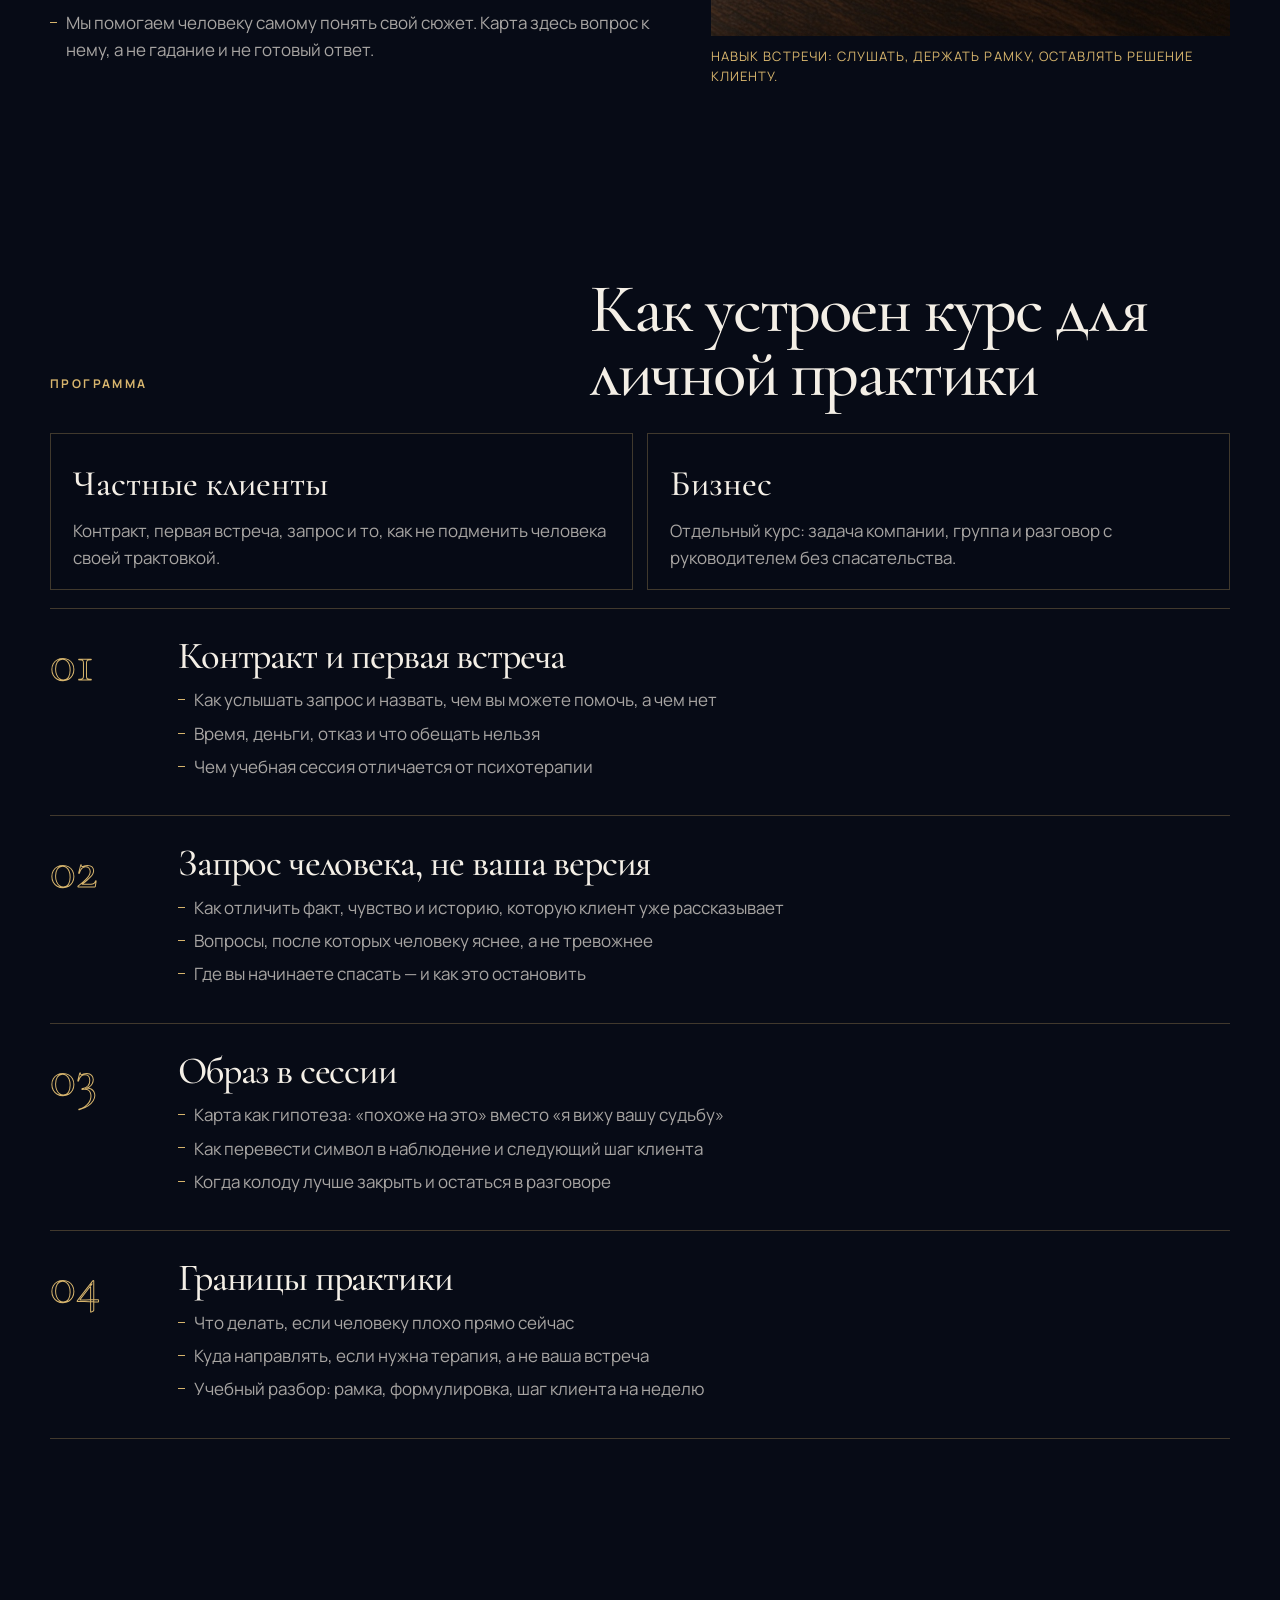
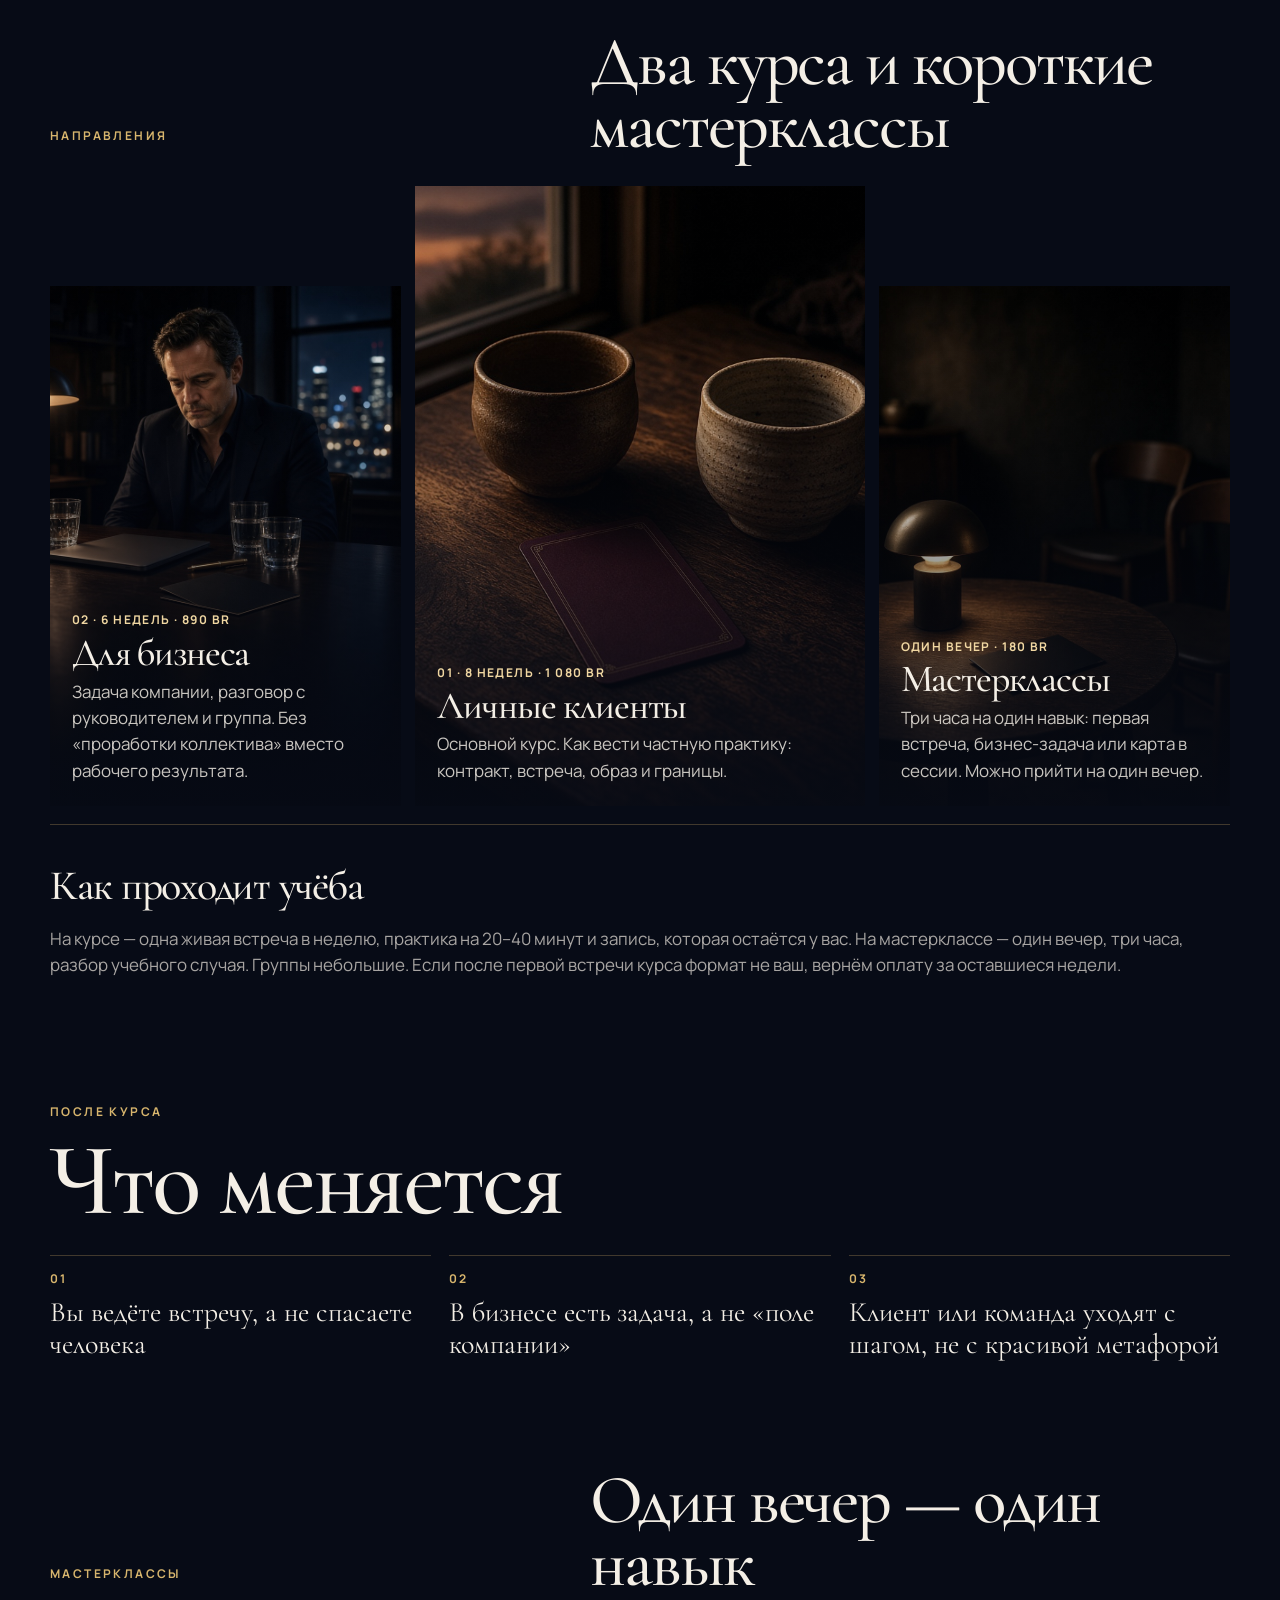
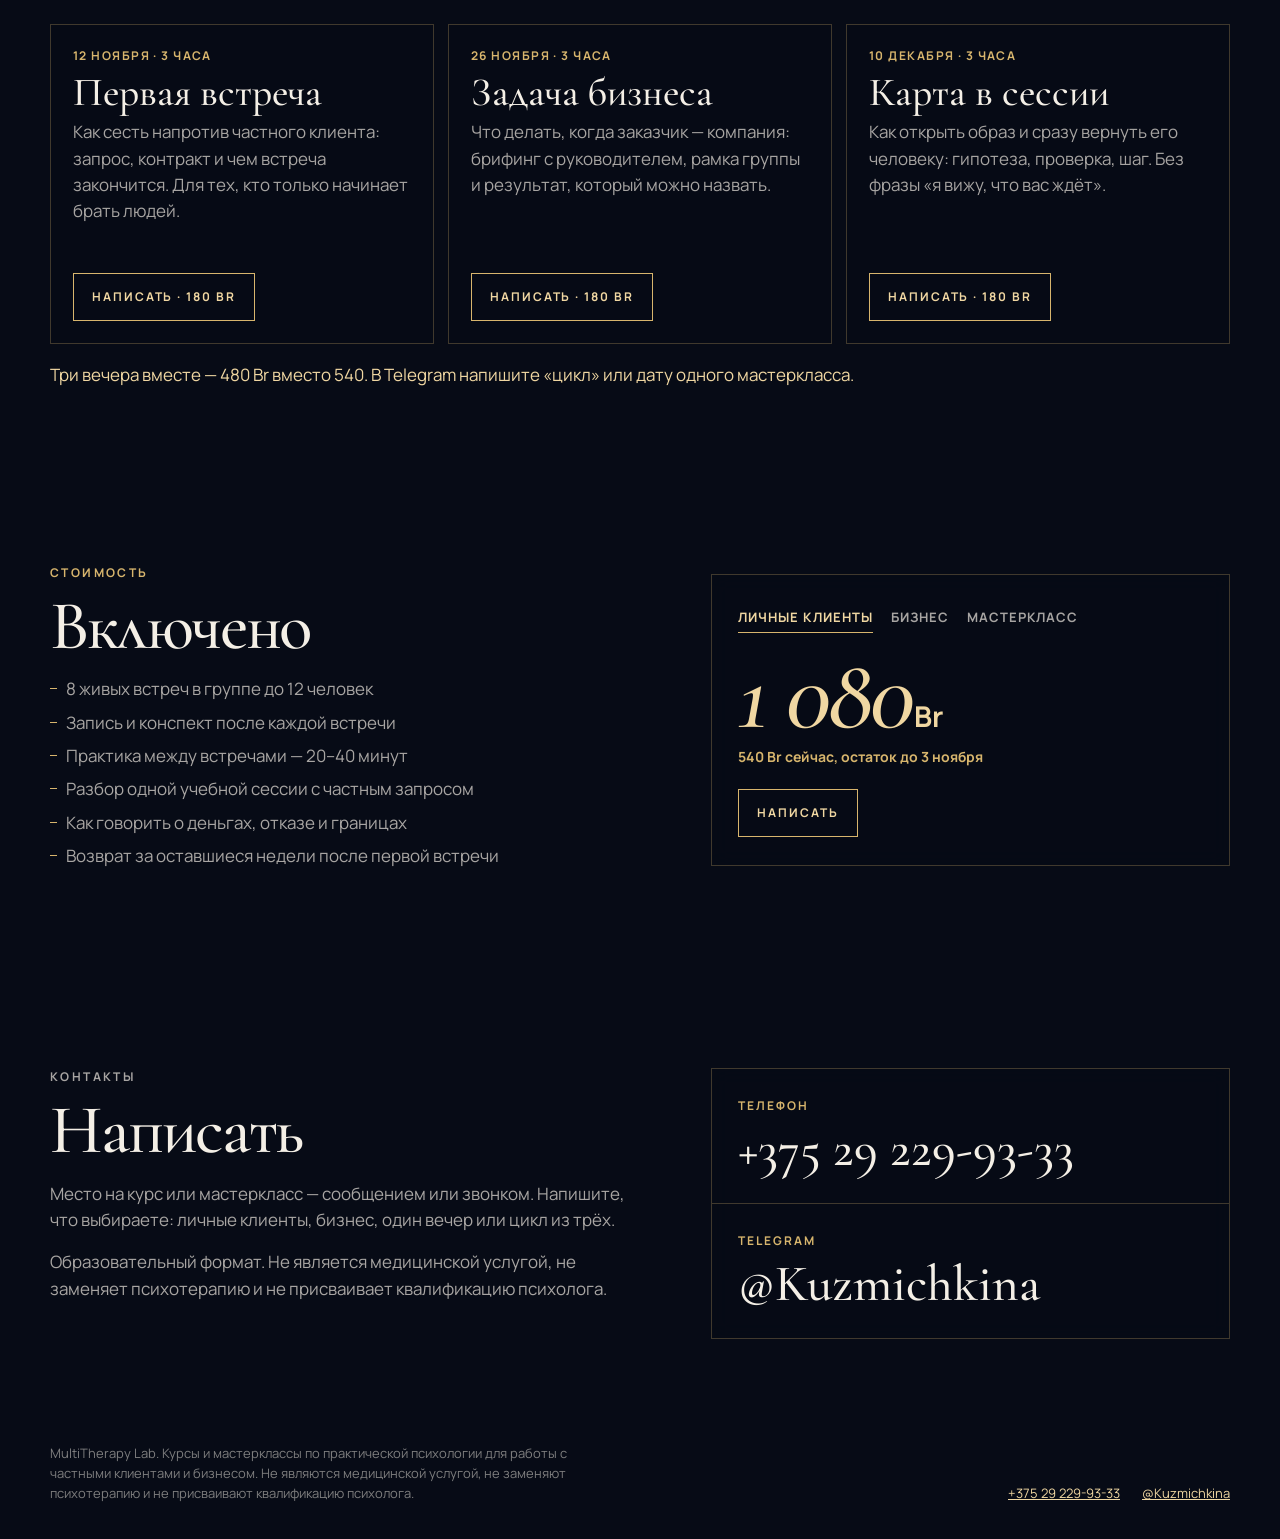
==== commit 047d4e37: "Replace the hero photo with a larger course description. Shrink the MultiTherapy Lab title so the pr" ====
--- a/index.html
+++ b/index.html
@@ -37,6 +37,7 @@
       <div class="hero-stage">
         <p class="hero-kicker">старт 3 ноября · группы до 12</p>
         <h1 class="brand-title">MultiTherapy <span>Lab</span></h1>
+        <p class="hero-statement">Курс практической психологии с Таро для работы с частными клиентами и бизнесом: контракт, запрос, образ в сессии и границы, а не «чтение судьбы». Карта здесь — язык символов, решение остаётся у человека.</p>
         <div class="hero-copy">
           <p class="spread-hint">Наведите или нажмите — карта откроется</p>
           <div class="spread" role="group" aria-label="Пробный расклад из трёх карт">
@@ -71,12 +72,8 @@
               </span>
             </button>
           </div>
-          <p class="hero-intro">Курс практической психологии с Таро для работы с частными клиентами и бизнесом: контракт, запрос, образ в сессии и границы, а не «чтение судьбы». Карта здесь — язык символов, решение остаётся у человека.</p>
           <a class="btn" href="#contacts">Написать</a>
         </div>
-        <figure class="hero-photo">
-          <img src="assets/hero.jpg" alt="Ночной стол: закрытая карта, блокнот и чашка у окна" width="1280" height="960">
-        </figure>
         <nav class="nav" aria-label="Разделы">
           <a href="#about">О курсе</a>
           <a href="#program">Программа</a>
--- a/css/styles.css
+++ b/css/styles.css
@@ -212,40 +212,32 @@
 
 .hero .brand-title {
   max-width: 12em;
+  margin-bottom: 18px;
   padding-top: 0;
   font-family: var(--sans);
-  font-size: clamp(46px, 6.1vw, 86px);
+  font-size: clamp(32px, 3.6vw, 52px);
   font-weight: 800;
   letter-spacing: -0.055em;
-  line-height: 0.92;
+  line-height: 0.95;
 }
 
 .hero .brand-title span {
   color: var(--gold-2);
 }
 
-.hero-photo {
+.hero-statement {
   position: absolute;
   z-index: 2;
-  left: 4%;
-  top: clamp(168px, 22vh, 240px);
-  width: min(460px, 40vw);
+  left: 0;
+  top: clamp(150px, 22vh, 230px);
+  width: min(520px, 46vw);
   margin: 0;
-}
-
-.hero-photo img {
-  width: 100%;
-  height: min(340px, 38vh);
-  object-fit: cover;
-  box-shadow: 0 30px 70px rgba(0, 0, 0, 0.45);
-}
-
-.hero-photo::after {
-  content: "";
-  position: absolute;
-  inset: 16px -16px -16px 16px;
-  border: 1px solid rgba(215, 181, 109, 0.75);
-  pointer-events: none;
+  color: var(--ink);
+  font-family: var(--serif);
+  font-size: clamp(28px, 2.7vw, 42px);
+  font-weight: 500;
+  line-height: 1.18;
+  letter-spacing: -0.02em;
 }
 
 .hero-copy {
@@ -254,13 +246,6 @@
   right: 0;
   top: clamp(88px, 11vh, 120px);
   width: min(500px, 44vw);
-}
-
-.hero-intro {
-  margin: 0 0 14px;
-  color: var(--muted);
-  font-size: 15px;
-  line-height: 1.45;
 }
 
 .spread-hint {
@@ -1158,18 +1143,18 @@
     min-height: 0;
   }
 
+  .hero-statement {
+    position: static;
+    width: auto;
+    margin: 8px 0 8px;
+    font-size: clamp(26px, 6.4vw, 34px);
+  }
+
   .hero-copy {
     position: static;
     top: auto;
     width: auto;
-    margin-top: 18px;
-  }
-
-  .hero-photo {
-    position: relative;
-    top: auto;
-    width: 100%;
-    margin-top: 28px;
+    margin-top: 22px;
   }
 
   .spread {
@@ -1187,14 +1172,6 @@
 
   .card-line {
     font-size: 11px;
-  }
-
-  .hero-photo img {
-    height: 240px;
-  }
-
-  .hero-photo::after {
-    inset: 8px;
   }
 
   .about-grid,
@@ -1230,7 +1207,7 @@
   }
 
   .hero .brand-title {
-    font-size: 42px;
+    font-size: 32px;
   }
 
   .wordmark {
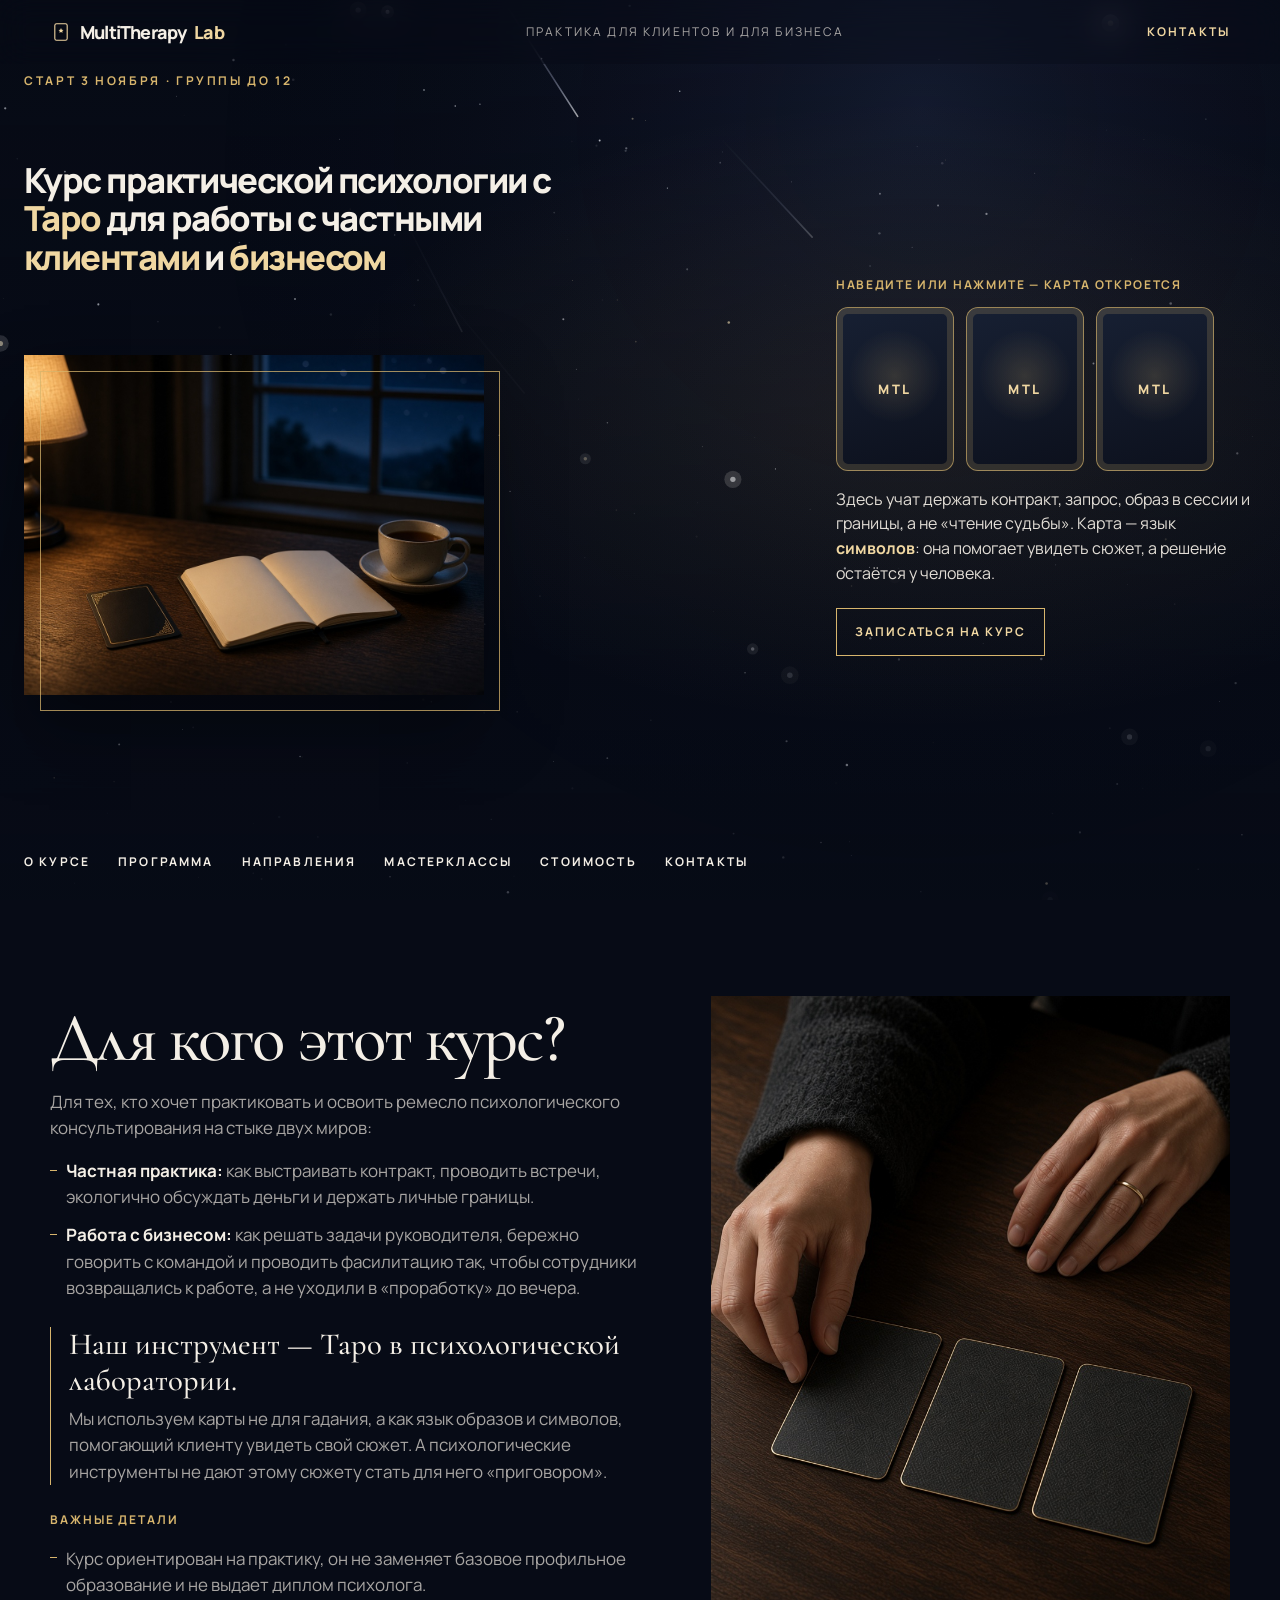
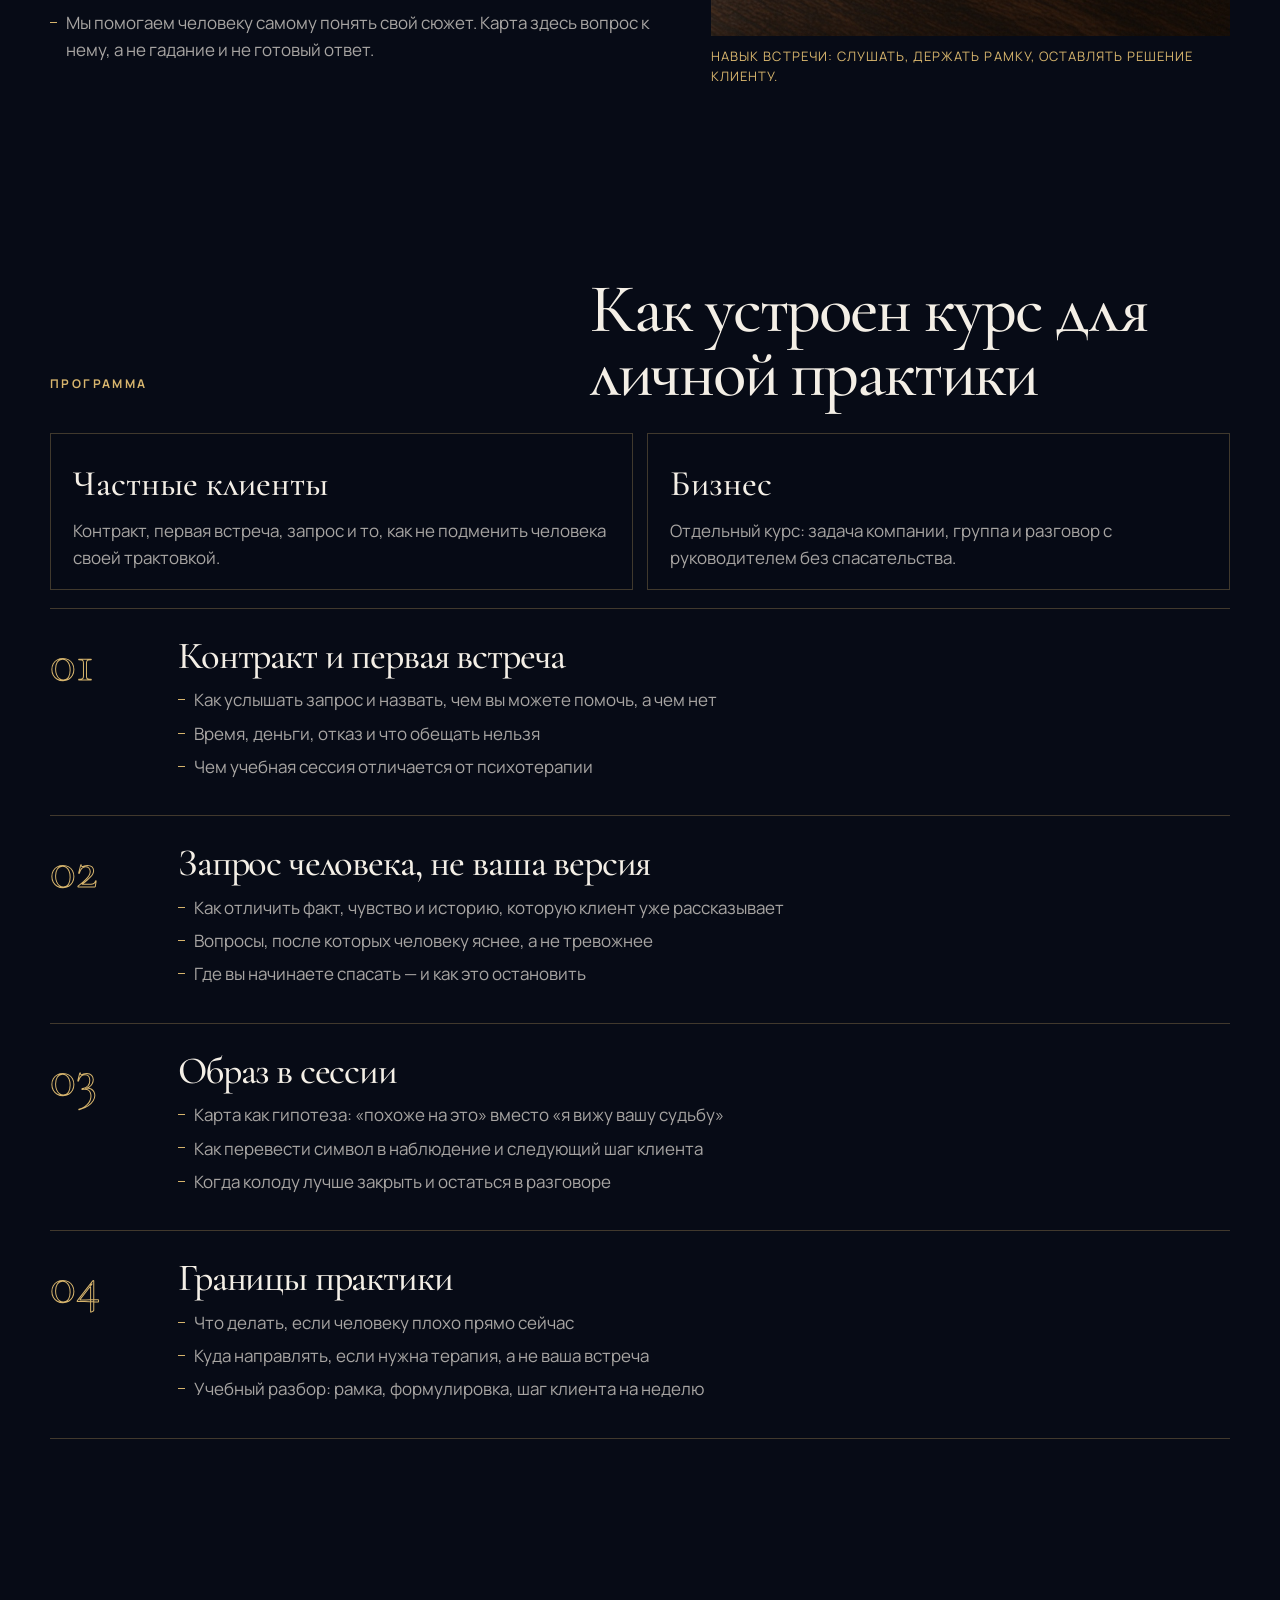
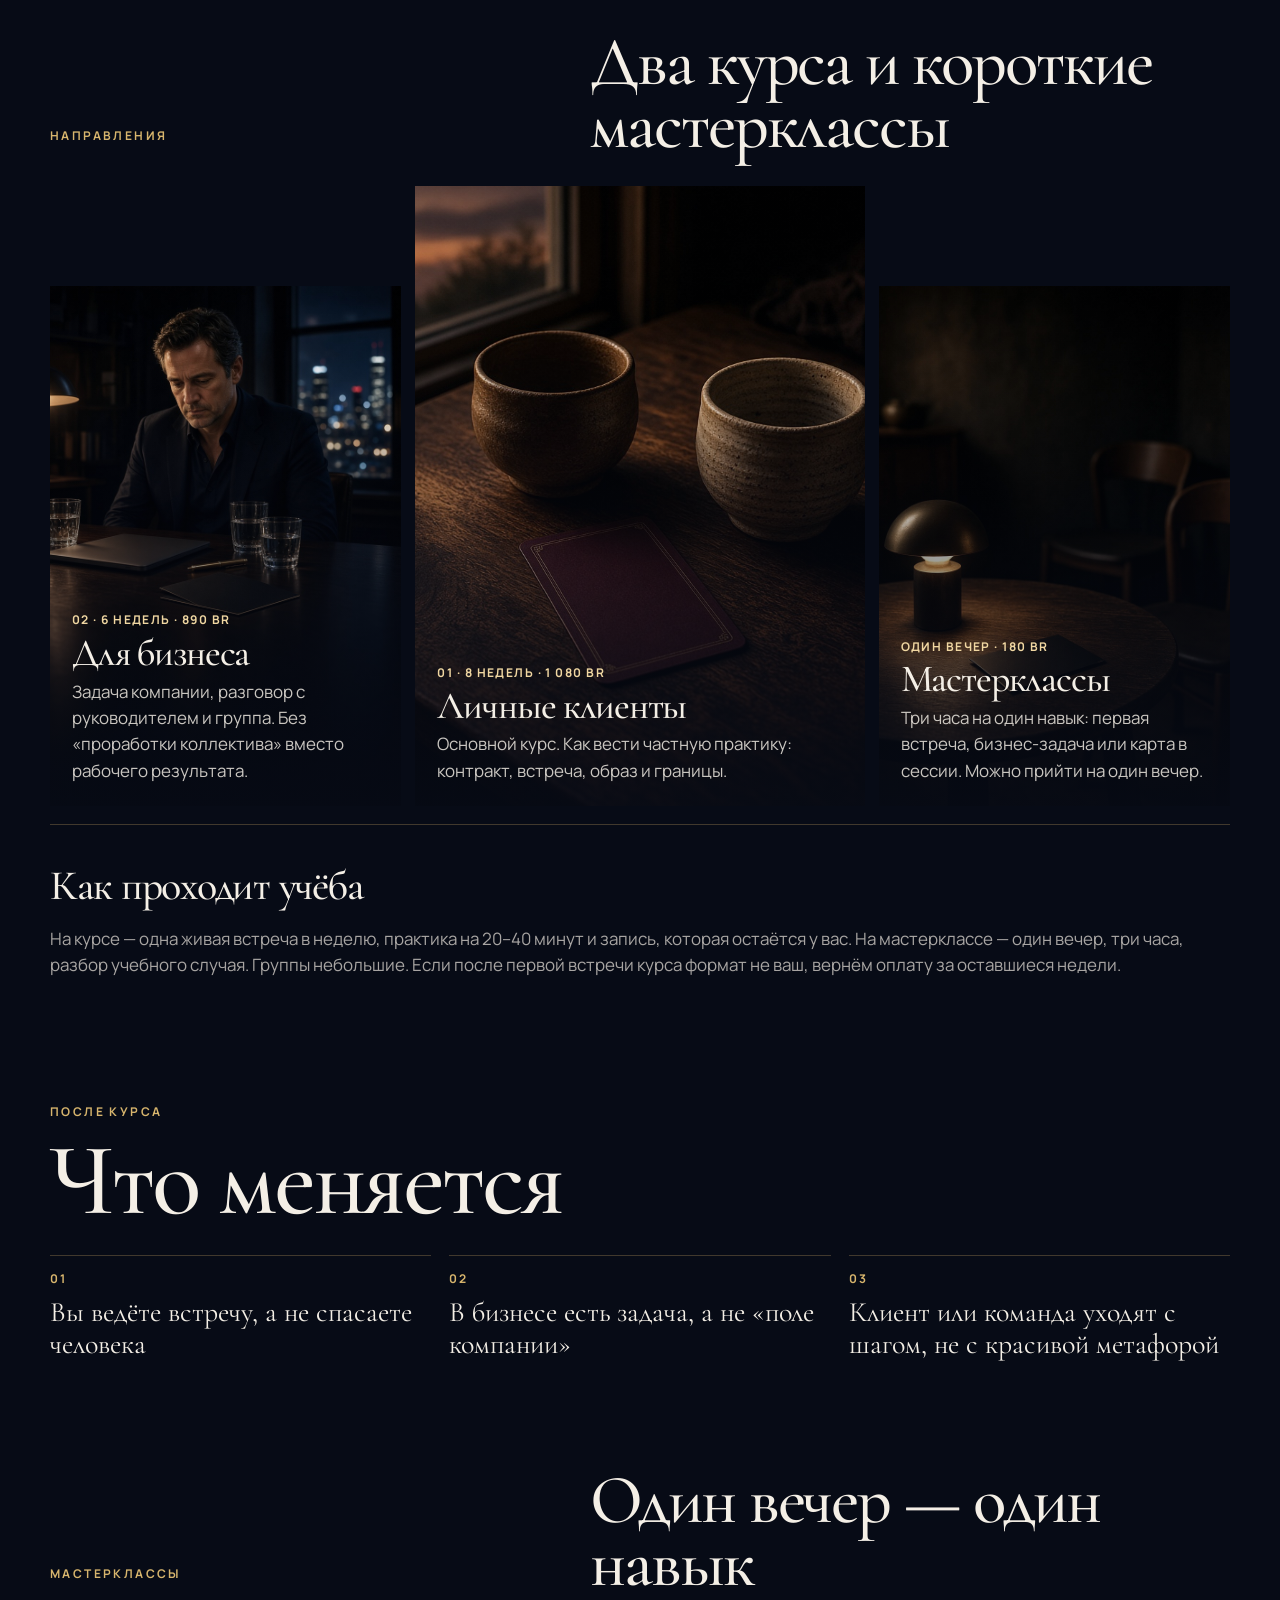
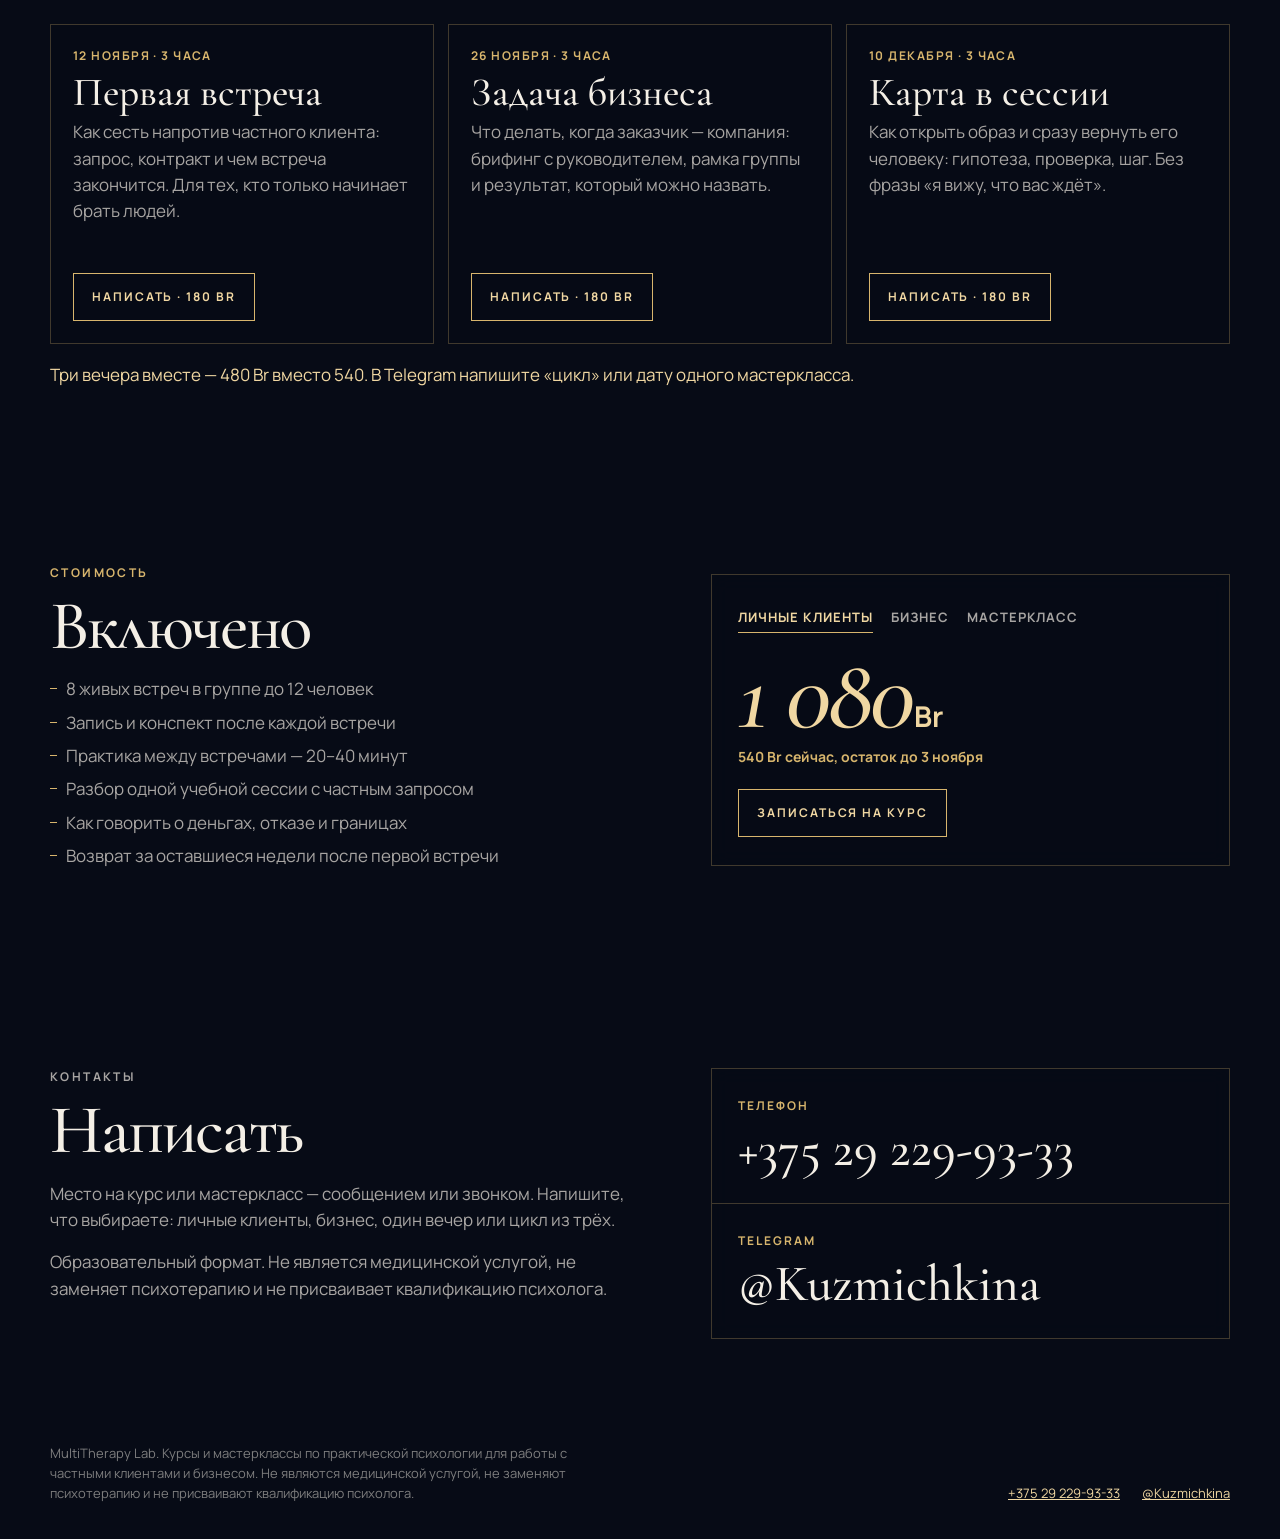
==== commit 1207c41e: "Put the course line in the hero title and mark Lab in gold. Restore the night photo, place the sessi" ====
--- a/index.html
+++ b/index.html
@@ -17,7 +17,13 @@
   <a class="skip" href="#main">К содержанию</a>
   <header class="site-header">
     <div class="topbar">
-      <a class="logo" href="#top">MultiTherapy Lab</a>
+      <a class="logo" href="#top">
+        <svg viewBox="0 0 32 32" aria-hidden="true">
+          <rect x="7" y="4" width="18" height="24" rx="2.5" fill="none" stroke="currentColor" stroke-width="1.6"/>
+          <path d="M16 10.2l1.15 2.35 2.55.37-1.85 1.8.44 2.55L16 16.05l-2.29 1.22.44-2.55-1.85-1.8 2.55-.37z" fill="currentColor"/>
+        </svg>
+        MultiTherapy <span>Lab</span>
+      </a>
       <p class="slogan">Практика для клиентов и для бизнеса</p>
       <a class="top-link" href="#contacts">Контакты</a>
       <button class="nav-toggle" type="button" aria-expanded="false" aria-controls="mobile-panel">Меню</button>
@@ -36,8 +42,7 @@
     <section class="hero">
       <div class="hero-stage">
         <p class="hero-kicker">старт 3 ноября · группы до 12</p>
-        <h1 class="brand-title">MultiTherapy <span>Lab</span></h1>
-        <p class="hero-statement">Курс практической психологии с Таро для работы с частными клиентами и бизнесом: контракт, запрос, образ в сессии и границы, а не «чтение судьбы». Карта здесь — язык символов, решение остаётся у человека.</p>
+        <h1 class="brand-title">Курс практической психологии с <span>Таро</span> для работы с частными <span>клиентами</span> и <span>бизнесом</span></h1>
         <div class="hero-copy">
           <p class="spread-hint">Наведите или нажмите — карта откроется</p>
           <div class="spread" role="group" aria-label="Пробный расклад из трёх карт">
@@ -72,8 +77,12 @@
               </span>
             </button>
           </div>
-          <a class="btn" href="#contacts">Написать</a>
-        </div>
+          <p class="hero-note">Здесь учат держать контракт, запрос, образ в сессии и границы, а не «чтение судьбы». Карта — язык <span>символов</span>: она помогает увидеть сюжет, а решение остаётся у человека.</p>
+          <a class="btn" href="#contacts">Записаться на курс</a>
+        </div>
+        <figure class="hero-photo">
+          <img src="assets/hero.jpg" alt="Ночной стол: закрытая карта, блокнот и чашка у окна" width="1280" height="960">
+        </figure>
         <nav class="nav" aria-label="Разделы">
           <a href="#about">О курсе</a>
           <a href="#program">Программа</a>
@@ -273,7 +282,7 @@
           <p class="price"><span id="price-value">1&nbsp;080</span><span class="byn">Br</span></p>
           <p class="half" id="price-half">540 Br сейчас, остаток до 3 ноября</p>
           <div class="price-actions">
-            <a class="btn" id="join" href="#contacts">Написать</a>
+            <a class="btn" id="join" href="#contacts">Записаться на курс</a>
           </div>
         </div>
       </div>
--- a/css/styles.css
+++ b/css/styles.css
@@ -127,6 +127,9 @@
 }
 
 .logo {
+  display: inline-flex;
+  align-items: center;
+  gap: 8px;
   color: var(--ink);
   font-size: 18px;
   font-weight: 800;
@@ -134,6 +137,17 @@
   line-height: 1;
   text-decoration: none;
   text-transform: none;
+}
+
+.logo svg {
+  width: 22px;
+  height: 22px;
+  flex: none;
+  color: var(--gold-2);
+}
+
+.logo span {
+  color: var(--gold-2);
 }
 
 .slogan {
@@ -176,13 +190,24 @@
 
 .hero-stage {
   position: relative;
+  display: grid;
+  grid-template-columns: minmax(0, 1.15fr) minmax(280px, 0.85fr);
+  grid-template-areas:
+    "kicker kicker"
+    "title cards"
+    "photo cards"
+    "nav nav";
+  column-gap: 56px;
+  row-gap: 22px;
+  align-items: start;
   width: min(1240px, calc(100% - 48px));
   min-height: calc(100svh - var(--header) - 36px);
   margin-inline: auto;
 }
 
 .hero-kicker {
-  margin-bottom: 8px;
+  grid-area: kicker;
+  margin-bottom: 0;
   color: var(--gold);
   font-size: 12px;
   font-weight: 700;
@@ -211,41 +236,51 @@
 }
 
 .hero .brand-title {
-  max-width: 12em;
-  margin-bottom: 18px;
+  grid-area: title;
+  max-width: 16em;
+  margin: 0;
   padding-top: 0;
   font-family: var(--sans);
-  font-size: clamp(32px, 3.6vw, 52px);
+  font-size: clamp(28px, 2.7vw, 40px);
   font-weight: 800;
-  letter-spacing: -0.055em;
-  line-height: 0.95;
+  letter-spacing: -0.045em;
+  line-height: 1.12;
 }
 
 .hero .brand-title span {
   color: var(--gold-2);
 }
 
-.hero-statement {
+.hero-photo {
+  grid-area: photo;
+  position: relative;
+  z-index: 2;
+  width: min(460px, 100%);
+  margin: 8px 0 28px;
+}
+
+.hero-photo img {
+  width: 100%;
+  height: min(340px, 38vh);
+  object-fit: cover;
+  box-shadow: 0 30px 70px rgba(0, 0, 0, 0.45);
+}
+
+.hero-photo::after {
+  content: "";
   position: absolute;
-  z-index: 2;
-  left: 0;
-  top: clamp(150px, 22vh, 230px);
-  width: min(520px, 46vw);
-  margin: 0;
-  color: var(--ink);
-  font-family: var(--serif);
-  font-size: clamp(28px, 2.7vw, 42px);
-  font-weight: 500;
-  line-height: 1.18;
-  letter-spacing: -0.02em;
+  inset: 16px -16px -16px 16px;
+  border: 1px solid rgba(215, 181, 109, 0.75);
+  pointer-events: none;
 }
 
 .hero-copy {
-  position: absolute;
+  grid-area: cards;
+  position: relative;
   z-index: 3;
-  right: 0;
-  top: clamp(88px, 11vh, 120px);
-  width: min(500px, 44vw);
+  align-self: center;
+  justify-self: end;
+  width: min(420px, 100%);
 }
 
 .spread-hint {
@@ -260,7 +295,19 @@
 .spread {
   display: flex;
   gap: 12px;
-  margin-bottom: 14px;
+  margin-bottom: 16px;
+}
+
+.hero-note {
+  margin: 0 0 18px;
+  color: rgba(244, 239, 230, 0.92);
+  font-size: 16px;
+  line-height: 1.55;
+}
+
+.hero-note span {
+  color: var(--gold-2);
+  font-weight: 700;
 }
 
 .card {
@@ -394,12 +441,12 @@
 }
 
 .nav {
-  position: absolute;
-  left: 0;
-  bottom: 0;
+  grid-area: nav;
+  align-self: end;
   z-index: 3;
   display: flex;
   gap: 28px;
+  margin-top: 12px;
   font-size: 12px;
   font-weight: 700;
   letter-spacing: 0.18em;
@@ -1140,21 +1187,35 @@
   }
 
   .hero-stage {
+    grid-template-columns: 1fr;
+    grid-template-areas:
+      "kicker"
+      "title"
+      "photo"
+      "cards"
+      "nav";
     min-height: 0;
-  }
-
-  .hero-statement {
-    position: static;
+    row-gap: 18px;
+  }
+
+  .hero .brand-title {
+    max-width: none;
+    font-size: clamp(24px, 6.2vw, 32px);
+  }
+
+  .hero-copy {
+    justify-self: start;
     width: auto;
-    margin: 8px 0 8px;
-    font-size: clamp(26px, 6.4vw, 34px);
-  }
-
-  .hero-copy {
-    position: static;
-    top: auto;
-    width: auto;
-    margin-top: 22px;
+    margin-top: 4px;
+  }
+
+  .hero-photo {
+    width: 100%;
+    margin-top: 6px;
+  }
+
+  .hero-photo::after {
+    inset: 8px;
   }
 
   .spread {
@@ -1207,7 +1268,7 @@
   }
 
   .hero .brand-title {
-    font-size: 32px;
+    font-size: 22px;
   }
 
   .wordmark {
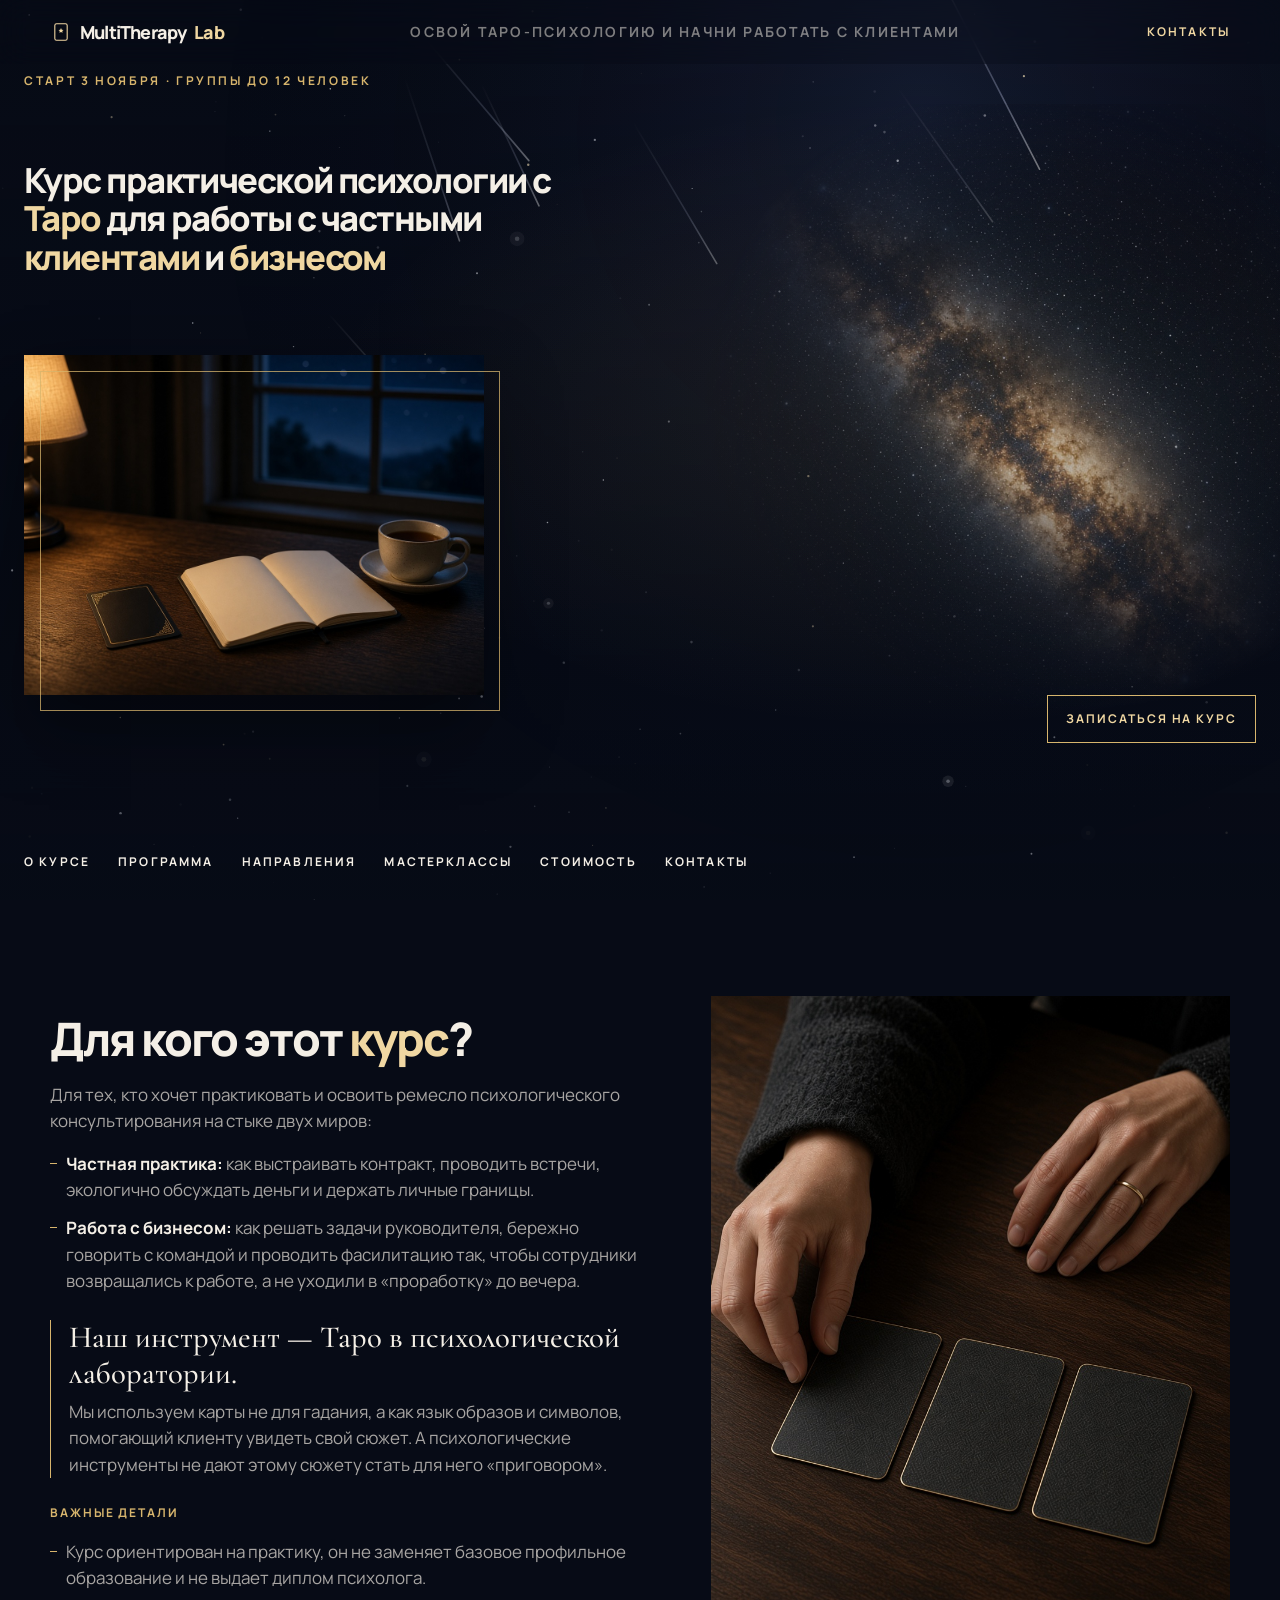
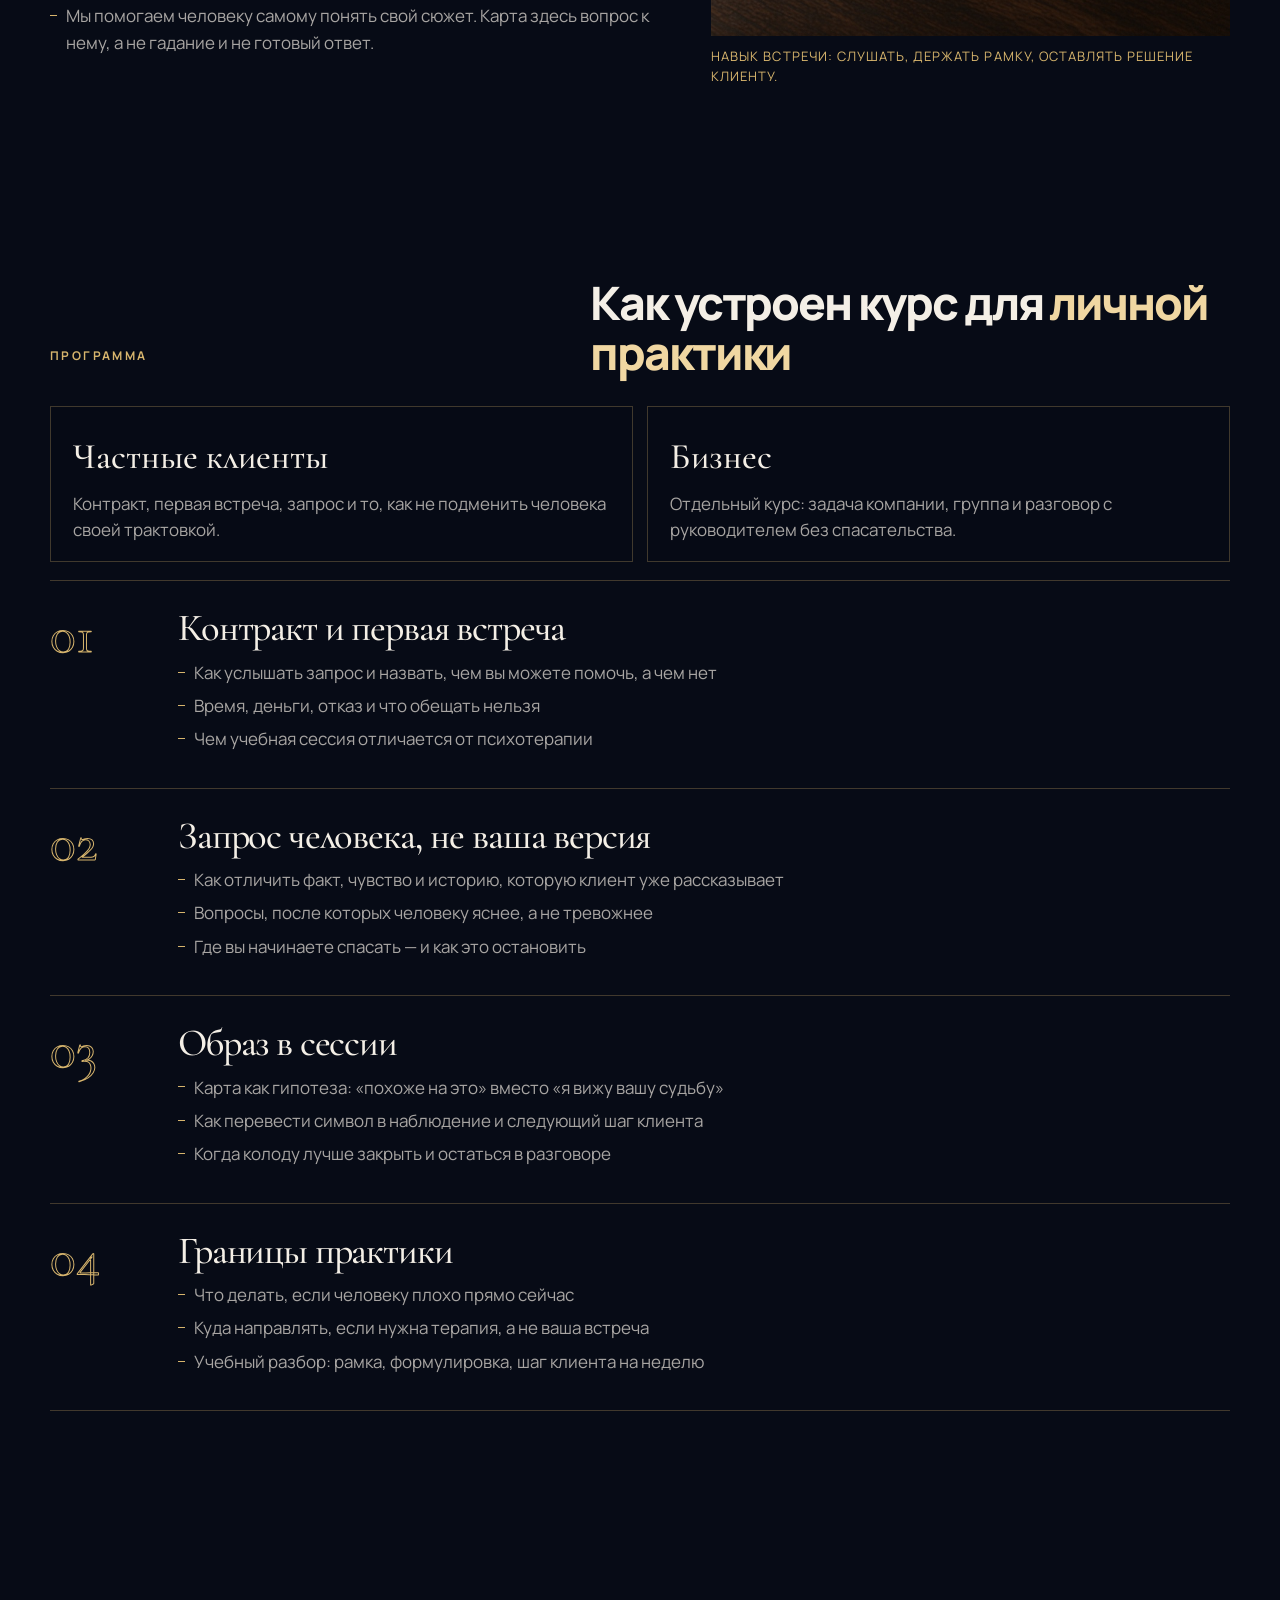
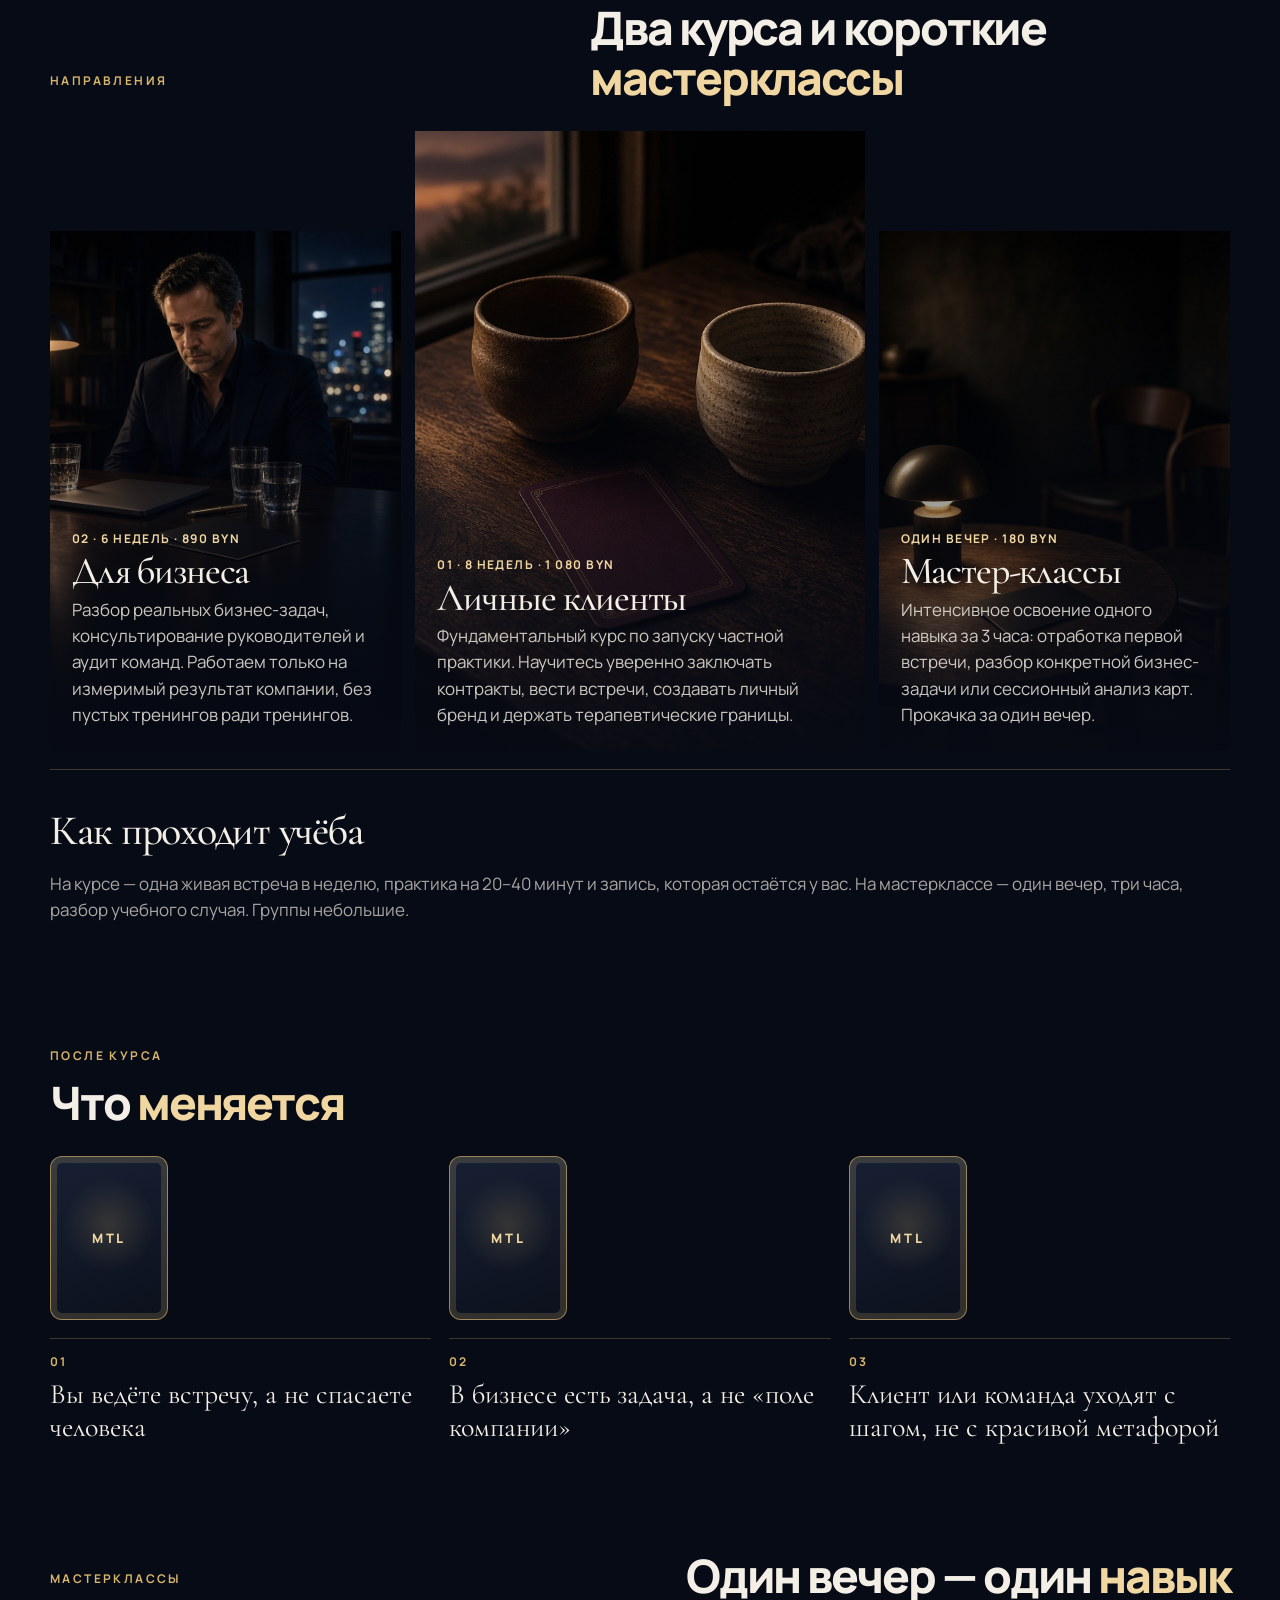
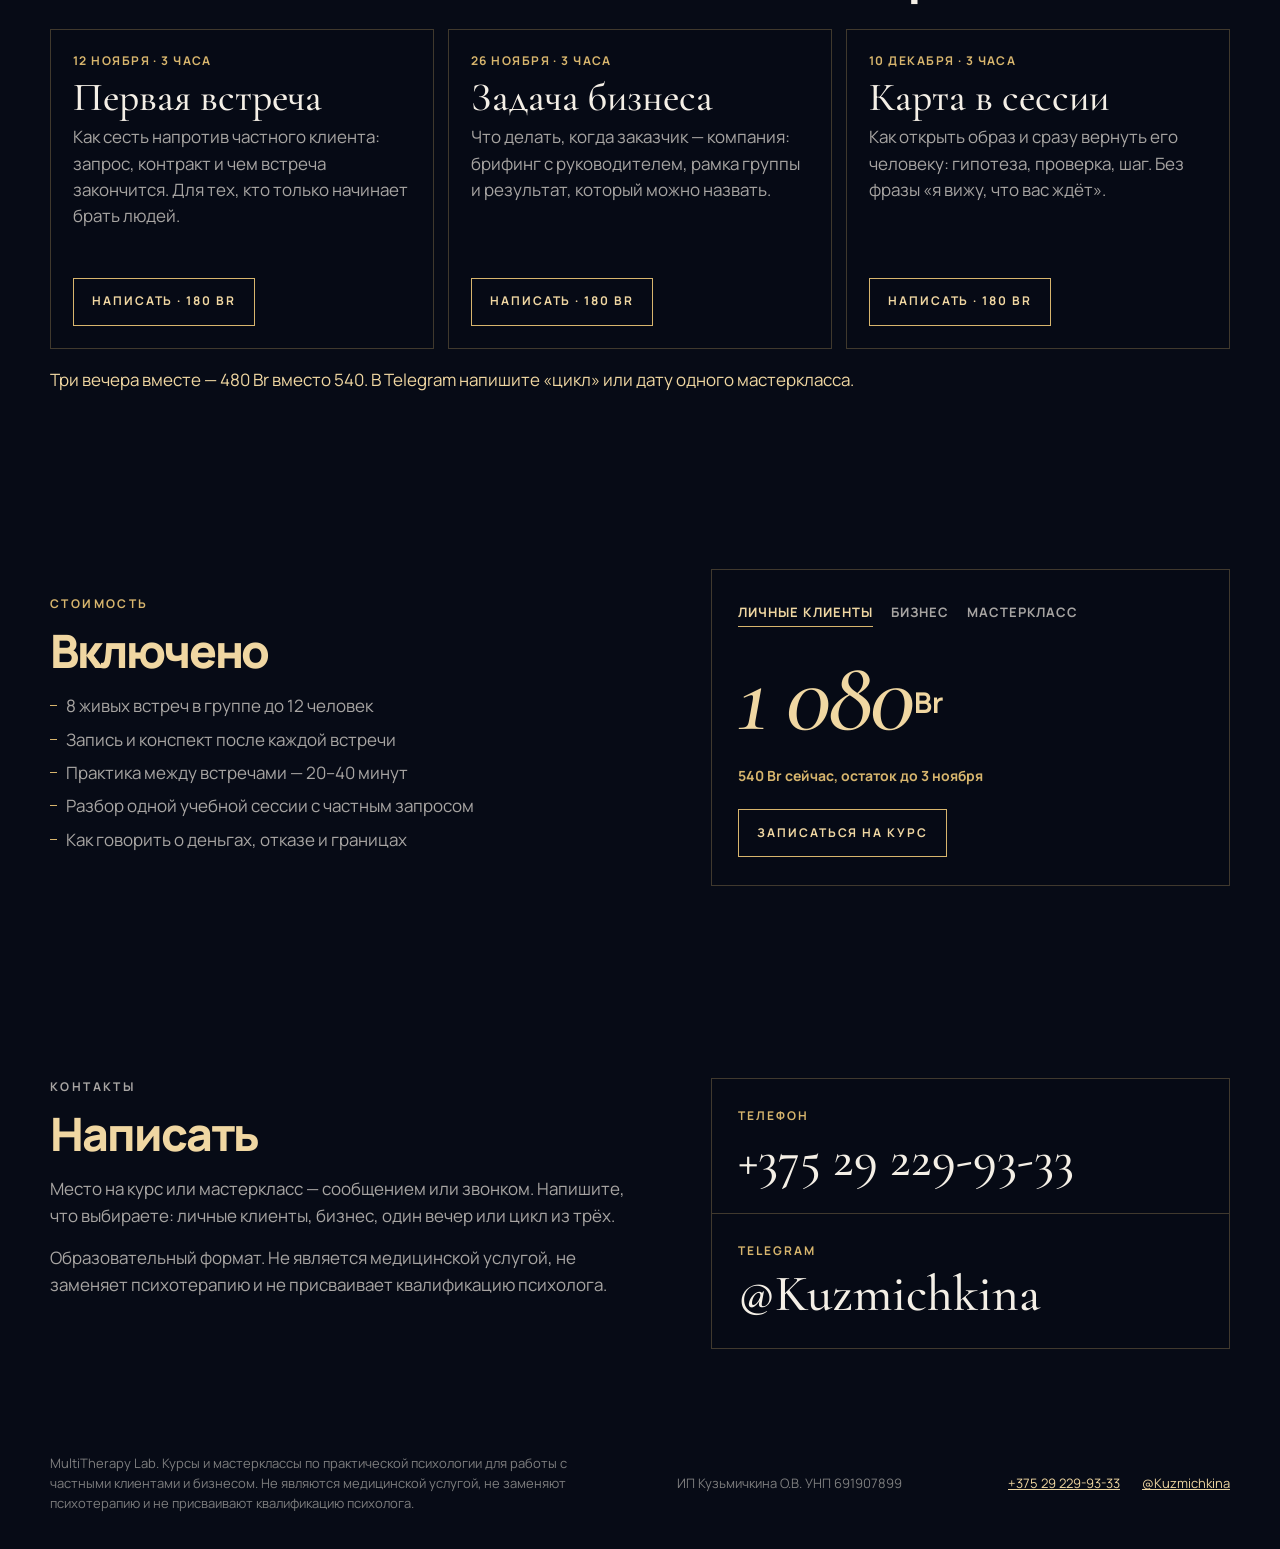
==== commit 08c0091c: "Refresh the landing around the course offer and the night sky. Move the tarot cards under the outcom" ====
--- a/index.html
+++ b/index.html
@@ -24,7 +24,7 @@
         </svg>
         MultiTherapy <span>Lab</span>
       </a>
-      <p class="slogan">Практика для клиентов и для бизнеса</p>
+      <p class="slogan">Освой таро-психологию и начни работать с клиентами</p>
       <a class="top-link" href="#contacts">Контакты</a>
       <button class="nav-toggle" type="button" aria-expanded="false" aria-controls="mobile-panel">Меню</button>
     </div>
@@ -41,43 +41,9 @@
   <main id="main">
     <section class="hero">
       <div class="hero-stage">
-        <p class="hero-kicker">старт 3 ноября · группы до 12</p>
+        <p class="hero-kicker">старт 3 ноября · группы до 12 человек</p>
         <h1 class="brand-title">Курс практической психологии с <span>Таро</span> для работы с частными <span>клиентами</span> и <span>бизнесом</span></h1>
         <div class="hero-copy">
-          <p class="spread-hint">Наведите или нажмите — карта откроется</p>
-          <div class="spread" role="group" aria-label="Пробный расклад из трёх карт">
-            <button class="card" type="button" aria-pressed="false">
-              <span class="card-inner">
-                <span class="card-face card-back" aria-hidden="true"><span>MTL</span></span>
-                <span class="card-face card-front card-moon">
-                  <span class="card-index">XVIII</span>
-                  <span class="card-name">Луна</span>
-                  <span class="card-line">Что вы додумываете, когда фактов ещё нет</span>
-                </span>
-              </span>
-            </button>
-            <button class="card" type="button" aria-pressed="false">
-              <span class="card-inner">
-                <span class="card-face card-back" aria-hidden="true"><span>MTL</span></span>
-                <span class="card-face card-front card-star">
-                  <span class="card-index">XVII</span>
-                  <span class="card-name">Звезда</span>
-                  <span class="card-line">Где у вас остался тихий ресурс</span>
-                </span>
-              </span>
-            </button>
-            <button class="card" type="button" aria-pressed="false">
-              <span class="card-inner">
-                <span class="card-face card-back" aria-hidden="true"><span>MTL</span></span>
-                <span class="card-face card-front card-cups">
-                  <span class="card-index">II</span>
-                  <span class="card-name">Две чаши</span>
-                  <span class="card-line">Куда тянет ближе — и откуда хочется отойти</span>
-                </span>
-              </span>
-            </button>
-          </div>
-          <p class="hero-note">Здесь учат держать контракт, запрос, образ в сессии и границы, а не «чтение судьбы». Карта — язык <span>символов</span>: она помогает увидеть сюжет, а решение остаётся у человека.</p>
           <a class="btn" href="#contacts">Записаться на курс</a>
         </div>
         <figure class="hero-photo">
@@ -97,7 +63,7 @@
     <section class="about" id="about">
       <div class="wrap about-grid">
         <div>
-          <h2>Для кого этот курс?</h2>
+          <h2>Для кого этот <span>курс</span>?</h2>
           <p>Для тех, кто хочет практиковать и освоить ремесло психологического консультирования на стыке двух миров:</p>
           <ul class="about-points">
             <li><strong>Частная практика:</strong> как выстраивать контракт, проводить встречи, экологично обсуждать деньги и держать личные границы.</li>
@@ -121,7 +87,7 @@
       <div class="wrap">
         <div class="section-head">
           <p class="kicker">Программа</p>
-          <h2>Как устроен курс для личной практики</h2>
+          <h2>Как устроен курс для <span>личной практики</span></h2>
         </div>
         <div class="pills">
           <article>
@@ -186,32 +152,32 @@
       <div class="wrap">
         <div class="section-head">
           <p class="kicker">Направления</p>
-          <h2>Два курса и короткие мастерклассы</h2>
+          <h2>Два курса и короткие <span>мастерклассы</span></h2>
         </div>
         <div class="track-grid">
           <a class="track" href="#price" data-course="business">
             <img src="assets/course-ethics.jpg" alt="Вечерний стол переговоров: закрытый ноутбук и карта" width="900" height="1200">
-            <span>02 · 6 недель · 890 Br</span>
+            <span>02 · 6 недель · 890 BYN</span>
             <b>Для бизнеса</b>
-            <p>Задача компании, разговор с руководителем и группа. Без «проработки коллектива» вместо рабочего результата.</p>
+            <p>Разбор реальных бизнес-задач, консультирование руководителей и аудит команд. Работаем только на измеримый результат компании, без пустых тренингов ради тренингов.</p>
           </a>
           <a class="track track-main" href="#price" data-course="clients">
             <img src="assets/course-story.jpg" alt="Две чашки и карта на тёмном столе" width="1200" height="900">
-            <span>01 · 8 недель · 1 080 Br</span>
+            <span>01 · 8 недель · 1 080 BYN</span>
             <b>Личные клиенты</b>
-            <p>Основной курс. Как вести частную практику: контракт, встреча, образ и границы.</p>
+            <p>Фундаментальный курс по запуску частной практики. Научитесь уверенно заключать контракты, вести встречи, создавать личный бренд и держать терапевтические границы.</p>
           </a>
           <a class="track" href="#workshops">
             <img src="assets/course-language.jpg" alt="Вечерний стол мастеркласса: лампа, карта и пустые стулья" width="900" height="1200">
-            <span>один вечер · 180 Br</span>
-            <b>Мастерклассы</b>
-            <p>Три часа на один навык: первая встреча, бизнес-задача или карта в сессии. Можно прийти на один вечер.</p>
+            <span>Один вечер · 180 BYN</span>
+            <b>Мастер-классы</b>
+            <p>Интенсивное освоение одного навыка за 3 часа: отработка первой встречи, разбор конкретной бизнес-задачи или сессионный анализ карт. Прокачка за один вечер.</p>
           </a>
         </div>
         <article class="week">
           <div>
             <h3>Как проходит учёба</h3>
-            <p>На курсе — одна живая встреча в неделю, практика на 20–40 минут и запись, которая остаётся у вас. На мастерклассе — один вечер, три часа, разбор учебного случая. Группы небольшие. Если после первой встречи курса формат не ваш, вернём оплату за оставшиеся недели.</p>
+            <p>На курсе — одна живая встреча в неделю, практика на 20–40 минут и запись, которая остаётся у вас. На мастерклассе — один вечер, три часа, разбор учебного случая. Группы небольшие.</p>
           </div>
         </article>
       </div>
@@ -220,11 +186,47 @@
     <section class="shift">
       <div class="wrap">
         <p class="kicker">После курса</p>
-        <h2>Что меняется</h2>
+        <h2>Что <span>меняется</span></h2>
         <div class="shift-list">
-          <article><span>01</span>Вы ведёте встречу, а не спасаете человека</article>
-          <article><span>02</span>В бизнесе есть задача, а не «поле компании»</article>
-          <article><span>03</span>Клиент или команда уходят с шагом, не с красивой метафорой</article>
+          <article>
+            <button class="card" type="button" aria-pressed="false">
+              <span class="card-inner">
+                <span class="card-face card-back" aria-hidden="true"><span>MTL</span></span>
+                <span class="card-face card-front card-moon">
+                  <span class="card-index">XVIII</span>
+                  <span class="card-name">Луна</span>
+                  <span class="card-line">Что вы додумываете, когда фактов ещё нет</span>
+                </span>
+              </span>
+            </button>
+            <p class="shift-line"><span>01</span>Вы ведёте встречу, а не спасаете человека</p>
+          </article>
+          <article>
+            <button class="card" type="button" aria-pressed="false">
+              <span class="card-inner">
+                <span class="card-face card-back" aria-hidden="true"><span>MTL</span></span>
+                <span class="card-face card-front card-star">
+                  <span class="card-index">XVII</span>
+                  <span class="card-name">Звезда</span>
+                  <span class="card-line">Где у вас остался тихий ресурс</span>
+                </span>
+              </span>
+            </button>
+            <p class="shift-line"><span>02</span>В бизнесе есть задача, а не «поле компании»</p>
+          </article>
+          <article>
+            <button class="card" type="button" aria-pressed="false">
+              <span class="card-inner">
+                <span class="card-face card-back" aria-hidden="true"><span>MTL</span></span>
+                <span class="card-face card-front card-cups">
+                  <span class="card-index">II</span>
+                  <span class="card-name">Две чаши</span>
+                  <span class="card-line">Куда тянет ближе — и откуда хочется отойти</span>
+                </span>
+              </span>
+            </button>
+            <p class="shift-line"><span>03</span>Клиент или команда уходят с шагом, не с красивой метафорой</p>
+          </article>
         </div>
       </div>
     </section>
@@ -233,7 +235,7 @@
       <div class="wrap">
         <div class="section-head">
           <p class="kicker">Мастерклассы</p>
-          <h2>Один вечер — один навык</h2>
+          <h2>Один вечер — один <span>навык</span></h2>
         </div>
         <div class="workshop-list">
           <article class="workshop">
@@ -263,14 +265,13 @@
       <div class="wrap price-layout">
         <div>
           <p class="kicker">Стоимость</p>
-          <h2>Включено</h2>
+          <h2><span>Включено</span></h2>
           <ul class="included" id="included">
             <li>8 живых встреч в группе до 12 человек</li>
             <li>Запись и конспект после каждой встречи</li>
             <li>Практика между встречами — 20–40 минут</li>
             <li>Разбор одной учебной сессии с частным запросом</li>
             <li>Как говорить о деньгах, отказе и границах</li>
-            <li>Возврат за оставшиеся недели после первой встречи</li>
           </ul>
         </div>
         <div class="price-card">
@@ -292,7 +293,7 @@
       <div class="wrap enroll-grid">
         <div>
           <p class="kicker">Контакты</p>
-          <h2>Написать</h2>
+          <h2><span>Написать</span></h2>
           <p>Место на курс или мастеркласс — сообщением или звонком. Напишите, что выбираете: личные клиенты, бизнес, один вечер или цикл из трёх.</p>
           <p class="quiet">Образовательный формат. Не является медицинской услугой, не заменяет психотерапию и не присваивает квалификацию психолога.</p>
         </div>
@@ -313,6 +314,7 @@
   <footer class="site-footer">
     <div class="wrap footer-inner">
       <p>MultiTherapy Lab. Курсы и мастерклассы по практической психологии для работы с частными клиентами и бизнесом. Не являются медицинской услугой, не заменяют психотерапию и не присваивают квалификацию психолога.</p>
+      <p class="footer-legal">ИП Кузьмичкина О.В. УНП 691907899</p>
       <p class="footer-contacts"><a href="tel:+375292299333">+375 29 229-93-33</a><a href="https://t.me/Kuzmichkina" target="_blank" rel="noopener noreferrer">@Kuzmichkina</a></p>
     </div>
   </footer>
--- a/css/styles.css
+++ b/css/styles.css
@@ -151,8 +151,14 @@
 }
 
 .slogan {
+  margin-inline: auto;
+  color: rgba(244, 239, 230, 0.5);
+  font-size: 14px;
+  font-weight: 700;
+  letter-spacing: 0.16em;
+  line-height: 1.2;
   text-align: center;
-  color: var(--muted);
+  white-space: nowrap;
 }
 
 .top-link {
@@ -205,6 +211,28 @@
   margin-inline: auto;
 }
 
+.hero-stage::before {
+  content: "";
+  position: absolute;
+  z-index: 1;
+  right: -6%;
+  top: 4%;
+  width: min(640px, 54%);
+  height: 78%;
+  pointer-events: none;
+  background: url("../assets/milky.jpg") 62% 42% / cover no-repeat;
+  mix-blend-mode: screen;
+  opacity: 0.72;
+  -webkit-mask-image: radial-gradient(ellipse at 58% 46%, #000 18%, transparent 68%);
+  mask-image: radial-gradient(ellipse at 58% 46%, #000 18%, transparent 68%);
+}
+
+.hero-kicker,
+.hero .brand-title {
+  position: relative;
+  z-index: 2;
+}
+
 .hero-kicker {
   grid-area: kicker;
   margin-bottom: 0;
@@ -278,9 +306,12 @@
   grid-area: cards;
   position: relative;
   z-index: 3;
-  align-self: center;
+  align-self: end;
   justify-self: end;
-  width: min(420px, 100%);
+  display: flex;
+  justify-content: flex-end;
+  width: 100%;
+  padding-bottom: 28px;
 }
 
 .spread-hint {
@@ -296,18 +327,6 @@
   display: flex;
   gap: 12px;
   margin-bottom: 16px;
-}
-
-.hero-note {
-  margin: 0 0 18px;
-  color: rgba(244, 239, 230, 0.92);
-  font-size: 16px;
-  line-height: 1.55;
-}
-
-.hero-note span {
-  color: var(--gold-2);
-  font-weight: 700;
 }
 
 .card {
@@ -489,9 +508,17 @@
 }
 
 h2 {
-  font-size: clamp(46px, 5.4vw, 78px);
-  line-height: 0.92;
+  font-family: var(--sans);
+  font-size: clamp(32px, 3.6vw, 48px);
+  font-weight: 800;
+  letter-spacing: -0.045em;
+  line-height: 1.08;
   margin-bottom: 18px;
+  color: var(--ink);
+}
+
+h2 span {
+  color: var(--gold-2);
 }
 
 .about-grid,
@@ -833,7 +860,7 @@
 }
 
 .shift h2 {
-  font-size: clamp(56px, 8vw, 112px);
+  font-size: clamp(32px, 3.6vw, 48px);
   max-width: 900px;
 }
 
@@ -845,6 +872,14 @@
 }
 
 .shift-list article {
+  display: flex;
+  flex-direction: column;
+  align-items: flex-start;
+  gap: 18px;
+}
+
+.shift-line {
+  margin: 0;
   padding-top: 16px;
   border-top: 1px solid var(--line);
   font-family: var(--serif);
@@ -852,7 +887,7 @@
   line-height: 1.15;
 }
 
-.shift-list span {
+.shift-line span {
   display: block;
   margin-bottom: 10px;
   color: var(--gold);
@@ -899,7 +934,7 @@
   margin-top: 18px;
   color: var(--gold-2);
   font-size: clamp(72px, 8vw, 112px);
-  line-height: 0.85;
+  line-height: 1;
   font-style: italic;
 }
 
@@ -910,10 +945,11 @@
   font-style: normal;
   font-weight: 700;
   letter-spacing: 0;
+  vertical-align: 0.55em;
 }
 
 .half {
-  margin-top: 8px;
+  margin-top: 18px;
   color: var(--gold);
   font-size: 14px;
   font-weight: 700;
@@ -1088,7 +1124,7 @@
   display: flex;
   justify-content: space-between;
   gap: 24px;
-  align-items: end;
+  align-items: center;
 }
 
 .site-footer p {
@@ -1106,6 +1142,13 @@
   flex-wrap: wrap;
   gap: 8px 22px;
   max-width: none;
+}
+
+.footer-legal {
+  flex: none;
+  max-width: none;
+  text-align: center;
+  white-space: nowrap;
 }
 
 .contact-card {
@@ -1184,6 +1227,10 @@
     font-size: 42px;
     line-height: 1.1;
     text-decoration: none;
+  }
+
+  .hero-stage::before {
+    display: none;
   }
 
   .hero-stage {
